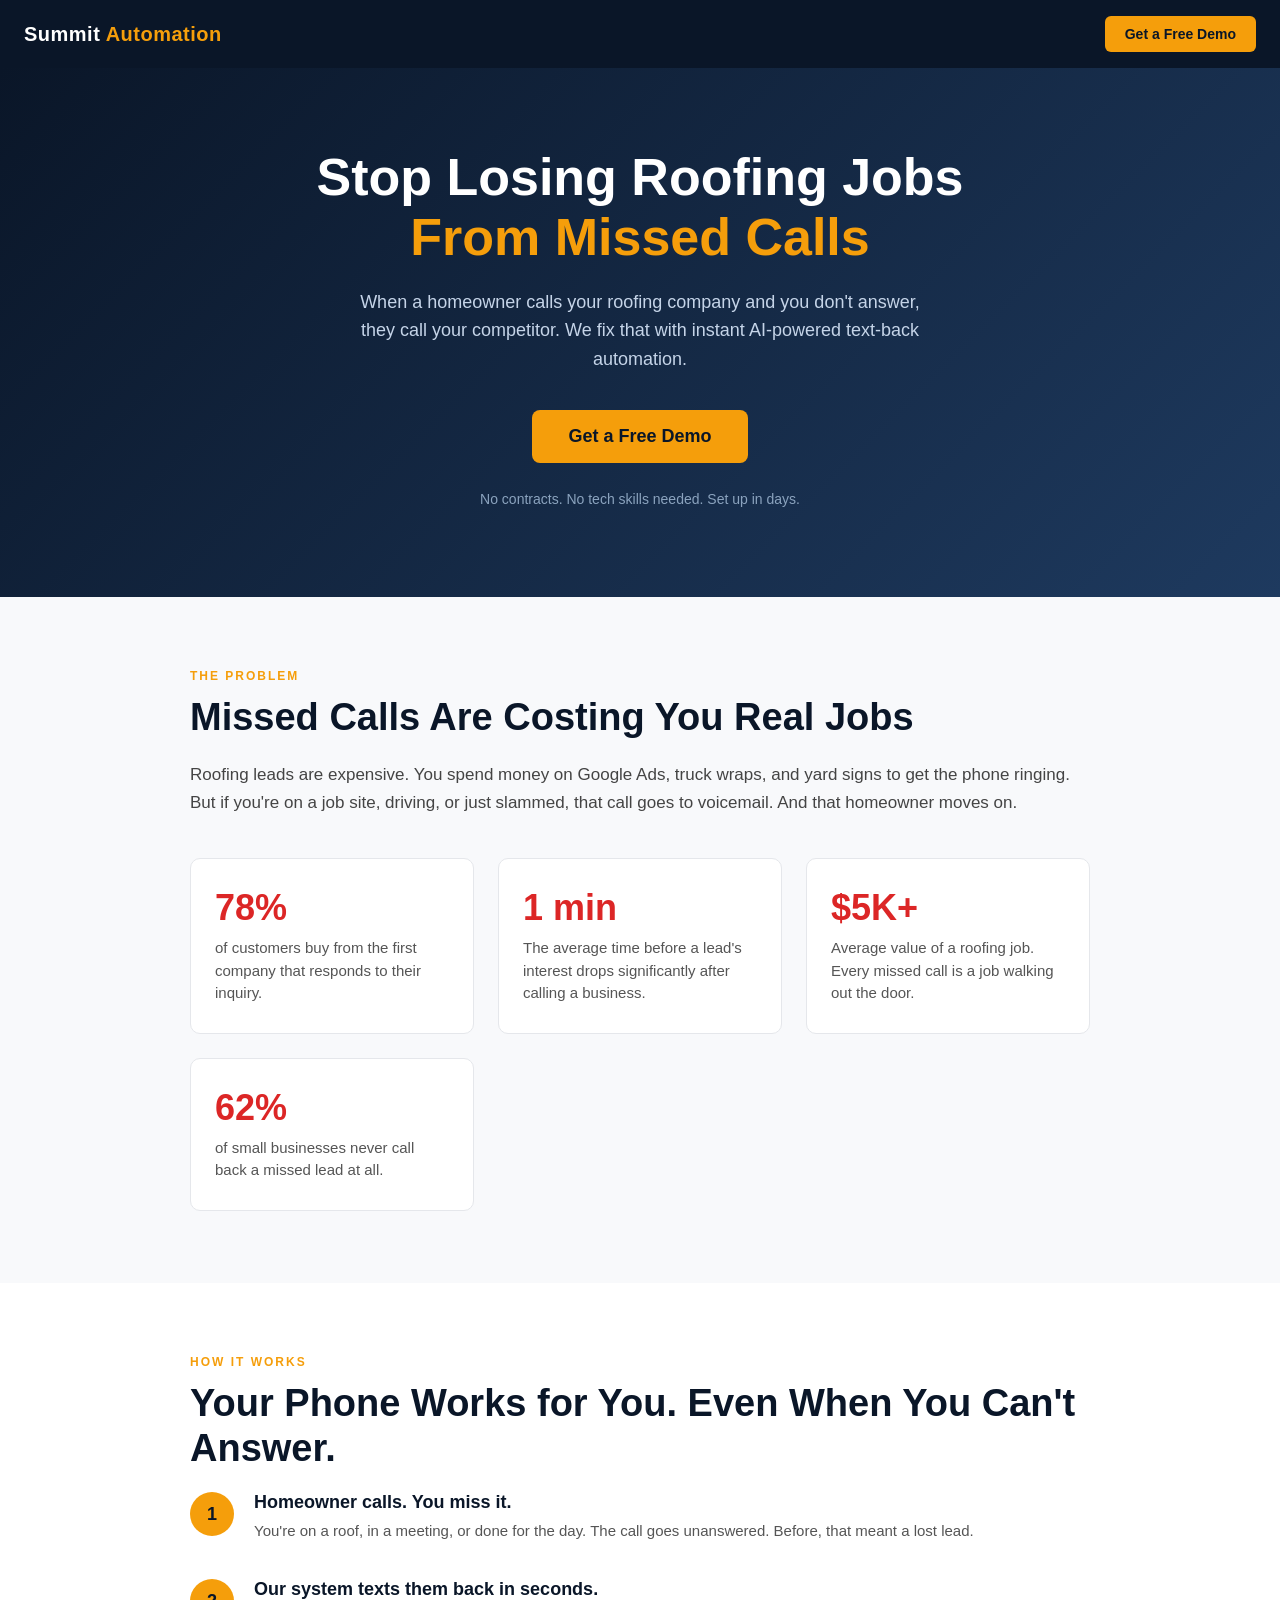
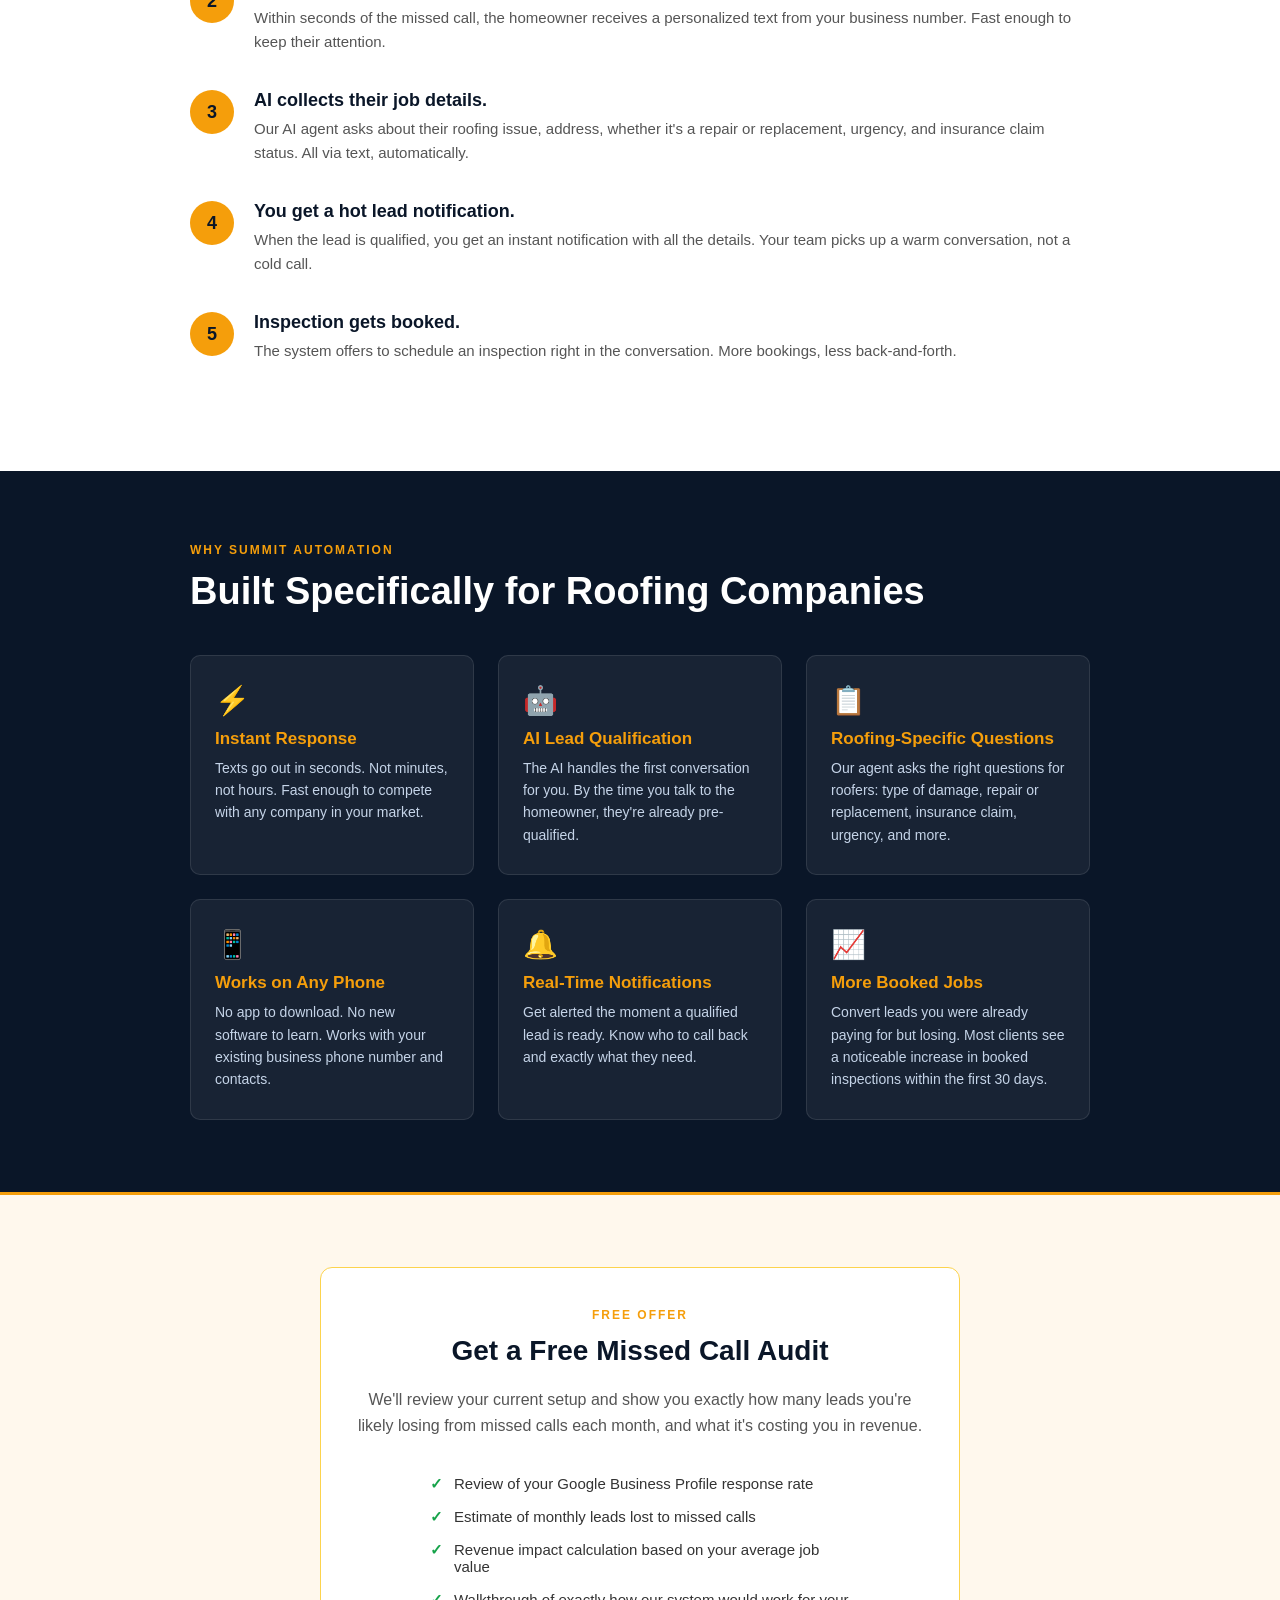
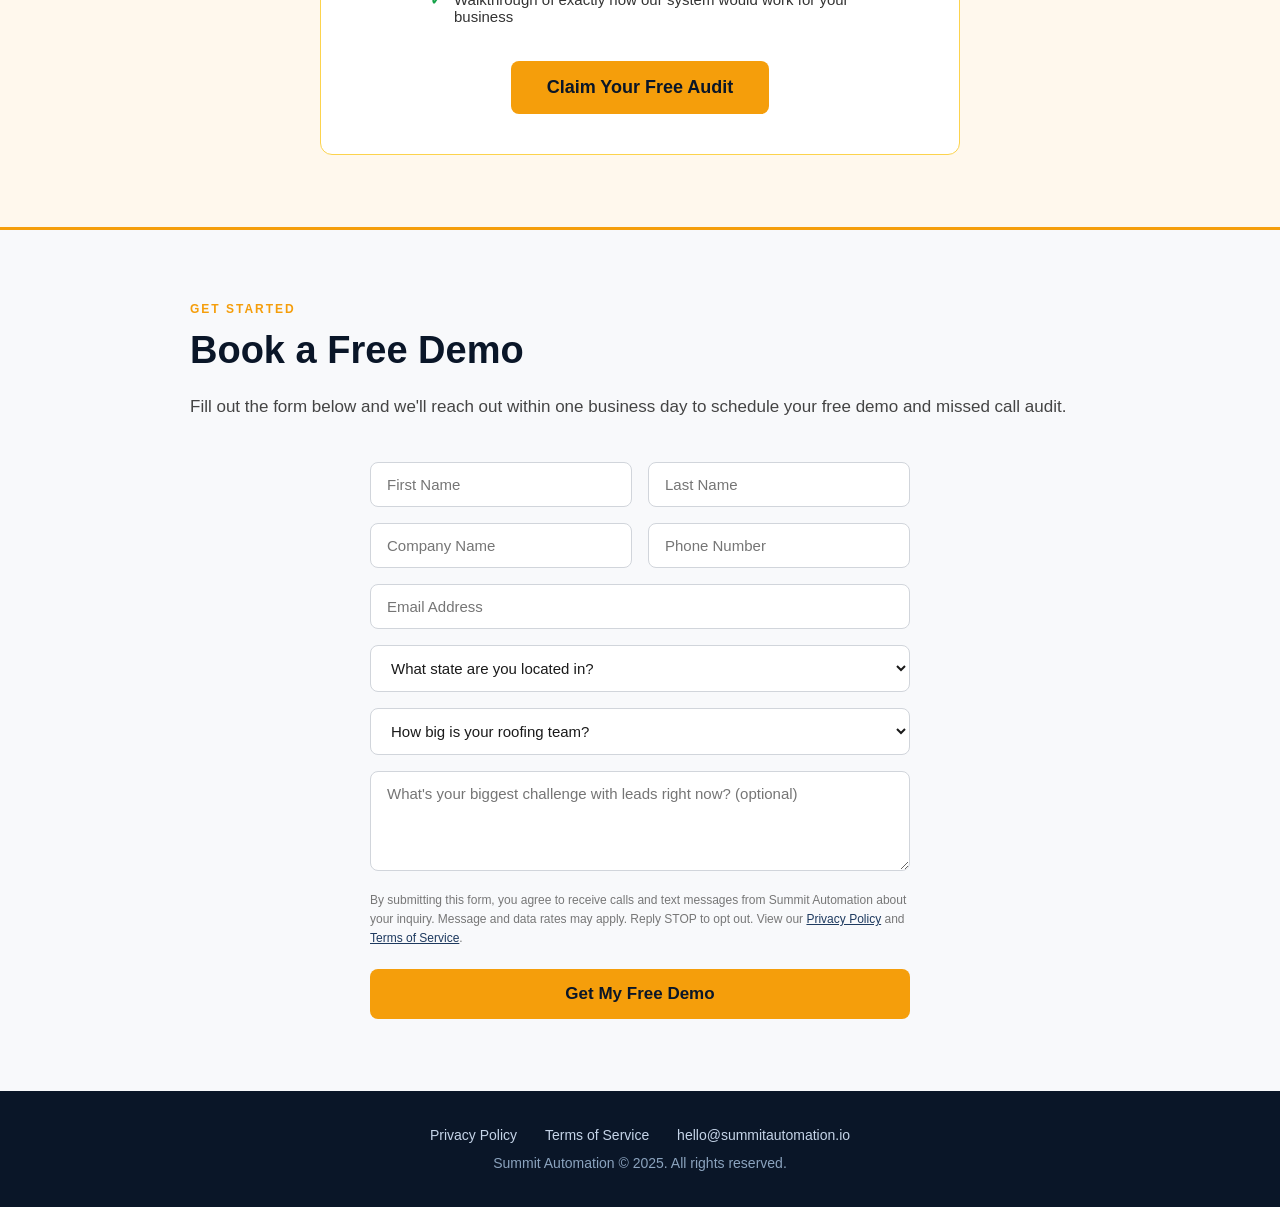
==== docs/index.html @ a47a6fb3 "Move website to docs/ for GitHub Pages Extracted inline CSS to docs/styles.css and added docs/script" ====
<!DOCTYPE html>
<html lang="en">
<head>
  <meta charset="UTF-8" />
  <meta name="viewport" content="width=device-width, initial-scale=1.0" />
  <title>Summit Automation - Stop Losing Roofing Jobs From Missed Calls</title>
  <link rel="stylesheet" href="styles.css" />
</head>
<body>

<!-- Nav -->
<nav>
  <div class="logo">Summit <span>Automation</span></div>
  <a href="#demo" class="nav-cta">Get a Free Demo</a>
</nav>

<!-- Hero -->
<section class="hero">
  <h1>Stop Losing Roofing Jobs<br><span>From Missed Calls</span></h1>
  <p class="sub">When a homeowner calls your roofing company and you don't answer, they call your competitor. We fix that with instant AI-powered text-back automation.</p>
  <a href="#demo" class="btn-primary">Get a Free Demo</a>
  <p class="trust">No contracts. No tech skills needed. Set up in days.</p>
</section>

<!-- Problem -->
<section class="problem">
  <div class="container">
    <div class="section-label">The Problem</div>
    <h2>Missed Calls Are Costing You Real Jobs</h2>
    <p class="lead">Roofing leads are expensive. You spend money on Google Ads, truck wraps, and yard signs to get the phone ringing. But if you're on a job site, driving, or just slammed, that call goes to voicemail. And that homeowner moves on.</p>
    <div class="problem-grid">
      <div class="problem-card">
        <div class="stat">78%</div>
        <p>of customers buy from the first company that responds to their inquiry.</p>
      </div>
      <div class="problem-card">
        <div class="stat">1 min</div>
        <p>The average time before a lead's interest drops significantly after calling a business.</p>
      </div>
      <div class="problem-card">
        <div class="stat">$5K+</div>
        <p>Average value of a roofing job. Every missed call is a job walking out the door.</p>
      </div>
      <div class="problem-card">
        <div class="stat">62%</div>
        <p>of small businesses never call back a missed lead at all.</p>
      </div>
    </div>
  </div>
</section>

<!-- How it works -->
<section>
  <div class="container">
    <div class="section-label">How It Works</div>
    <h2>Your Phone Works for You. Even When You Can't Answer.</h2>
    <div class="steps">
      <div class="step">
        <div class="step-num">1</div>
        <div class="step-content">
          <h3>Homeowner calls. You miss it.</h3>
          <p>You're on a roof, in a meeting, or done for the day. The call goes unanswered. Before, that meant a lost lead.</p>
        </div>
      </div>
      <div class="step">
        <div class="step-num">2</div>
        <div class="step-content">
          <h3>Our system texts them back in seconds.</h3>
          <p>Within seconds of the missed call, the homeowner receives a personalized text from your business number. Fast enough to keep their attention.</p>
        </div>
      </div>
      <div class="step">
        <div class="step-num">3</div>
        <div class="step-content">
          <h3>AI collects their job details.</h3>
          <p>Our AI agent asks about their roofing issue, address, whether it's a repair or replacement, urgency, and insurance claim status. All via text, automatically.</p>
        </div>
      </div>
      <div class="step">
        <div class="step-num">4</div>
        <div class="step-content">
          <h3>You get a hot lead notification.</h3>
          <p>When the lead is qualified, you get an instant notification with all the details. Your team picks up a warm conversation, not a cold call.</p>
        </div>
      </div>
      <div class="step">
        <div class="step-num">5</div>
        <div class="step-content">
          <h3>Inspection gets booked.</h3>
          <p>The system offers to schedule an inspection right in the conversation. More bookings, less back-and-forth.</p>
        </div>
      </div>
    </div>
  </div>
</section>

<!-- Benefits -->
<section class="benefits">
  <div class="container">
    <div class="section-label" style="color:#f59e0b;">Why Summit Automation</div>
    <h2>Built Specifically for Roofing Companies</h2>
    <div class="benefits-grid">
      <div class="benefit">
        <div class="icon">⚡</div>
        <h3>Instant Response</h3>
        <p>Texts go out in seconds. Not minutes, not hours. Fast enough to compete with any company in your market.</p>
      </div>
      <div class="benefit">
        <div class="icon">🤖</div>
        <h3>AI Lead Qualification</h3>
        <p>The AI handles the first conversation for you. By the time you talk to the homeowner, they're already pre-qualified.</p>
      </div>
      <div class="benefit">
        <div class="icon">📋</div>
        <h3>Roofing-Specific Questions</h3>
        <p>Our agent asks the right questions for roofers: type of damage, repair or replacement, insurance claim, urgency, and more.</p>
      </div>
      <div class="benefit">
        <div class="icon">📱</div>
        <h3>Works on Any Phone</h3>
        <p>No app to download. No new software to learn. Works with your existing business phone number and contacts.</p>
      </div>
      <div class="benefit">
        <div class="icon">🔔</div>
        <h3>Real-Time Notifications</h3>
        <p>Get alerted the moment a qualified lead is ready. Know who to call back and exactly what they need.</p>
      </div>
      <div class="benefit">
        <div class="icon">📈</div>
        <h3>More Booked Jobs</h3>
        <p>Convert leads you were already paying for but losing. Most clients see a noticeable increase in booked inspections within the first 30 days.</p>
      </div>
    </div>
  </div>
</section>

<!-- Free Audit Offer -->
<section class="audit">
  <div class="container">
    <div class="audit-box">
      <div class="section-label" style="text-align:center;">Free Offer</div>
      <h2>Get a Free Missed Call Audit</h2>
      <p>We'll review your current setup and show you exactly how many leads you're likely losing from missed calls each month, and what it's costing you in revenue.</p>
      <ul class="audit-list">
        <li>Review of your Google Business Profile response rate</li>
        <li>Estimate of monthly leads lost to missed calls</li>
        <li>Revenue impact calculation based on your average job value</li>
        <li>Walkthrough of exactly how our system would work for your business</li>
      </ul>
      <a href="#demo" class="btn-primary">Claim Your Free Audit</a>
    </div>
  </div>
</section>

<!-- Demo / Contact Form -->
<section class="demo" id="demo">
  <div class="container">
    <div class="section-label">Get Started</div>
    <h2>Book a Free Demo</h2>
    <p class="lead">Fill out the form below and we'll reach out within one business day to schedule your free demo and missed call audit.</p>

    <form action="#" method="POST" novalidate>
      <div class="form-row">
        <input type="text" name="first_name" placeholder="First Name" required />
        <input type="text" name="last_name" placeholder="Last Name" required />
      </div>
      <div class="form-row">
        <input type="text" name="company" placeholder="Company Name" required />
        <input type="tel" name="phone" placeholder="Phone Number" required />
      </div>
      <input class="field-mb" type="email" name="email" placeholder="Email Address" required />
      <select class="field-mb" name="state">
        <option value="" disabled selected>What state are you located in?</option>
        <option>Texas</option>
        <option>Florida</option>
        <option>Colorado</option>
        <option>Oklahoma</option>
        <option>Georgia</option>
        <option>Illinois</option>
        <option>Other</option>
      </select>
      <select class="field-mb" name="size">
        <option value="" disabled selected>How big is your roofing team?</option>
        <option>Just me</option>
        <option>2 to 5 people</option>
        <option>6 to 10 people</option>
        <option>10+ people</option>
      </select>
      <textarea name="message" placeholder="What's your biggest challenge with leads right now? (optional)"></textarea>
      <p class="consent">
        By submitting this form, you agree to receive calls and text messages from Summit Automation about your inquiry. Message and data rates may apply. Reply STOP to opt out. View our <a href="privacy-policy.html">Privacy Policy</a> and <a href="terms-of-service.html">Terms of Service</a>.
      </p>
      <button type="submit">Get My Free Demo</button>
    </form>

    <div class="form-success">
      <h3>You're all set!</h3>
      <p>Thanks for reaching out. We'll be in touch within one business day to schedule your free demo and missed call audit.</p>
    </div>
  </div>
</section>

<!-- Footer -->
<footer>
  <div class="links">
    <a href="privacy-policy.html">Privacy Policy</a>
    <a href="terms-of-service.html">Terms of Service</a>
    <a href="mailto:hello@summitautomation.io">hello@summitautomation.io</a>
  </div>
  <p>Summit Automation &copy; 2025. All rights reserved.</p>
</footer>

<script src="script.js"></script>
</body>
</html>
---- docs/styles.css ----
/* ===========================
   Summit Automation - Styles
   =========================== */

/* Reset */
* {
  box-sizing: border-box;
  margin: 0;
  padding: 0;
}

/* Base */
body {
  font-family: 'Segoe UI', Arial, sans-serif;
  color: #1a1a1a;
  background: #fff;
}

/* ===========================
   Navigation
   =========================== */
nav {
  background: #0a1628;
  padding: 16px 24px;
  display: flex;
  justify-content: space-between;
  align-items: center;
}

nav .logo {
  color: #fff;
  font-size: 20px;
  font-weight: 700;
  letter-spacing: 0.5px;
  text-decoration: none;
}

nav .logo span {
  color: #f59e0b;
}

nav a {
  color: #c5d4e8;
  text-decoration: none;
  font-size: 14px;
}

nav a.nav-cta {
  background: #f59e0b;
  color: #0a1628;
  padding: 10px 20px;
  border-radius: 6px;
  font-weight: 700;
  font-size: 14px;
}

nav a.nav-cta:hover {
  background: #d97706;
}

/* ===========================
   Sections (Index Page)
   =========================== */
section {
  padding: 72px 24px;
}

.container {
  max-width: 900px;
  margin: 0 auto;
}

.section-label {
  text-transform: uppercase;
  letter-spacing: 2px;
  font-size: 12px;
  color: #f59e0b;
  font-weight: 700;
  margin-bottom: 12px;
}

h2 {
  font-size: clamp(24px, 4vw, 38px);
  font-weight: 800;
  line-height: 1.2;
  margin-bottom: 20px;
  color: #0a1628;
}

p.lead {
  font-size: 17px;
  color: #444;
  line-height: 1.7;
  margin-bottom: 16px;
}

/* ===========================
   Hero
   =========================== */
.hero {
  background: linear-gradient(135deg, #0a1628 0%, #1e3a5f 100%);
  color: #fff;
  padding: 80px 24px 90px;
  text-align: center;
}

.hero h1 {
  font-size: clamp(28px, 5vw, 52px);
  font-weight: 800;
  line-height: 1.15;
  margin-bottom: 20px;
  max-width: 800px;
  margin-left: auto;
  margin-right: auto;
}

.hero h1 span {
  color: #f59e0b;
}

.hero p.sub {
  font-size: 18px;
  color: #c5d4e8;
  max-width: 560px;
  margin: 0 auto 36px;
  line-height: 1.6;
}

.btn-primary {
  display: inline-block;
  background: #f59e0b;
  color: #0a1628;
  padding: 16px 36px;
  border-radius: 8px;
  font-size: 18px;
  font-weight: 800;
  text-decoration: none;
  transition: background 0.2s;
}

.btn-primary:hover {
  background: #d97706;
}

.hero .trust {
  margin-top: 28px;
  color: #8ba3be;
  font-size: 14px;
}

/* ===========================
   Problem Section
   =========================== */
.problem {
  background: #f8f9fb;
}

.problem-grid {
  display: grid;
  grid-template-columns: repeat(auto-fit, minmax(220px, 1fr));
  gap: 24px;
  margin-top: 40px;
}

.problem-card {
  background: #fff;
  border: 1px solid #e5e7eb;
  border-radius: 10px;
  padding: 28px 24px;
}

.problem-card .stat {
  font-size: 36px;
  font-weight: 800;
  color: #dc2626;
  margin-bottom: 8px;
}

.problem-card p {
  font-size: 15px;
  color: #555;
  line-height: 1.5;
}

/* ===========================
   How It Works
   =========================== */
.steps {
  counter-reset: step;
}

.step {
  display: flex;
  gap: 20px;
  margin-bottom: 36px;
  align-items: flex-start;
}

.step-num {
  background: #f59e0b;
  color: #0a1628;
  width: 44px;
  height: 44px;
  border-radius: 50%;
  display: flex;
  align-items: center;
  justify-content: center;
  font-weight: 800;
  font-size: 18px;
  flex-shrink: 0;
}

.step-content h3 {
  font-size: 18px;
  font-weight: 700;
  color: #0a1628;
  margin-bottom: 6px;
}

.step-content p {
  font-size: 15px;
  color: #555;
  line-height: 1.6;
}

/* ===========================
   Benefits
   =========================== */
.benefits {
  background: #0a1628;
  color: #fff;
}

.benefits h2 {
  color: #fff;
}

.benefits-grid {
  display: grid;
  grid-template-columns: repeat(auto-fit, minmax(240px, 1fr));
  gap: 24px;
  margin-top: 40px;
}

.benefit {
  background: rgba(255, 255, 255, 0.06);
  border: 1px solid rgba(255, 255, 255, 0.1);
  border-radius: 10px;
  padding: 28px 24px;
}

.benefit .icon {
  font-size: 28px;
  margin-bottom: 12px;
}

.benefit h3 {
  font-size: 17px;
  font-weight: 700;
  margin-bottom: 8px;
  color: #f59e0b;
}

.benefit p {
  font-size: 14px;
  color: #c5d4e8;
  line-height: 1.6;
}

/* ===========================
   Audit Offer
   =========================== */
.audit {
  background: #fff8ed;
  border-top: 3px solid #f59e0b;
  border-bottom: 3px solid #f59e0b;
}

.audit-box {
  background: #fff;
  border: 1px solid #fcd34d;
  border-radius: 12px;
  padding: 40px 36px;
  text-align: center;
  max-width: 640px;
  margin: 0 auto;
}

.audit-box h2 {
  font-size: 28px;
}

.audit-box p {
  font-size: 16px;
  color: #555;
  margin: 16px 0 28px;
  line-height: 1.6;
}

.audit-list {
  text-align: left;
  margin: 0 auto 28px;
  max-width: 420px;
}

.audit-list li {
  padding: 8px 0 8px 24px;
  font-size: 15px;
  color: #333;
  list-style: none;
  position: relative;
}

.audit-list li::before {
  content: "✓";
  color: #16a34a;
  font-weight: 700;
  position: absolute;
  left: 0;
}

/* ===========================
   Demo / Contact Form
   =========================== */
.demo {
  background: #f8f9fb;
}

form {
  max-width: 540px;
  margin: 40px auto 0;
}

.form-row {
  display: grid;
  grid-template-columns: 1fr 1fr;
  gap: 16px;
  margin-bottom: 16px;
}

input,
select,
textarea {
  width: 100%;
  padding: 13px 16px;
  border: 1px solid #d1d5db;
  border-radius: 8px;
  font-size: 15px;
  color: #1a1a1a;
  background: #fff;
  font-family: inherit;
}

input:focus,
select:focus,
textarea:focus {
  outline: 2px solid #f59e0b;
  border-color: transparent;
}

textarea {
  min-height: 100px;
  resize: vertical;
  margin-bottom: 0;
}

.field-mb {
  margin-bottom: 16px;
}

.consent {
  font-size: 12px;
  color: #777;
  line-height: 1.6;
  margin: 16px 0 20px;
}

.consent a {
  color: #1e3a5f;
}

button[type="submit"] {
  width: 100%;
  background: #f59e0b;
  color: #0a1628;
  padding: 15px;
  border: none;
  border-radius: 8px;
  font-size: 17px;
  font-weight: 800;
  cursor: pointer;
  font-family: inherit;
  transition: background 0.2s;
}

button[type="submit"]:hover {
  background: #d97706;
}

/* Form success message */
.form-success {
  display: none;
  background: #f0fdf4;
  border: 1px solid #bbf7d0;
  border-radius: 10px;
  padding: 32px 24px;
  text-align: center;
  max-width: 540px;
  margin: 40px auto 0;
}

.form-success h3 {
  font-size: 22px;
  font-weight: 800;
  color: #15803d;
  margin-bottom: 10px;
}

.form-success p {
  font-size: 16px;
  color: #166534;
  line-height: 1.6;
}

/* ===========================
   Footer
   =========================== */
footer {
  background: #0a1628;
  color: #8ba3be;
  padding: 36px 24px;
  text-align: center;
  font-size: 14px;
}

footer .links {
  margin-bottom: 12px;
}

footer a {
  color: #c5d4e8;
  text-decoration: none;
  margin: 0 12px;
}

footer a:hover {
  color: #f59e0b;
}

/* ===========================
   Legal Pages
   =========================== */
.content {
  max-width: 780px;
  margin: 60px auto;
  padding: 0 24px 80px;
}

.content h1 {
  font-size: 34px;
  font-weight: 800;
  color: #0a1628;
  margin-bottom: 10px;
}

.content .updated {
  font-size: 14px;
  color: #888;
  margin-bottom: 40px;
}

.content h2 {
  font-size: 20px;
  font-weight: 700;
  color: #0a1628;
  margin: 36px 0 12px;
  line-height: 1.3;
}

.content p,
.content li {
  font-size: 16px;
  color: #444;
  line-height: 1.75;
  margin-bottom: 14px;
}

.content ul {
  padding-left: 20px;
  margin-bottom: 14px;
}

.content a {
  color: #1e3a5f;
}

/* ===========================
   Responsive
   =========================== */
@media (max-width: 600px) {
  .form-row {
    grid-template-columns: 1fr;
  }

  .audit-box {
    padding: 28px 20px;
  }
}
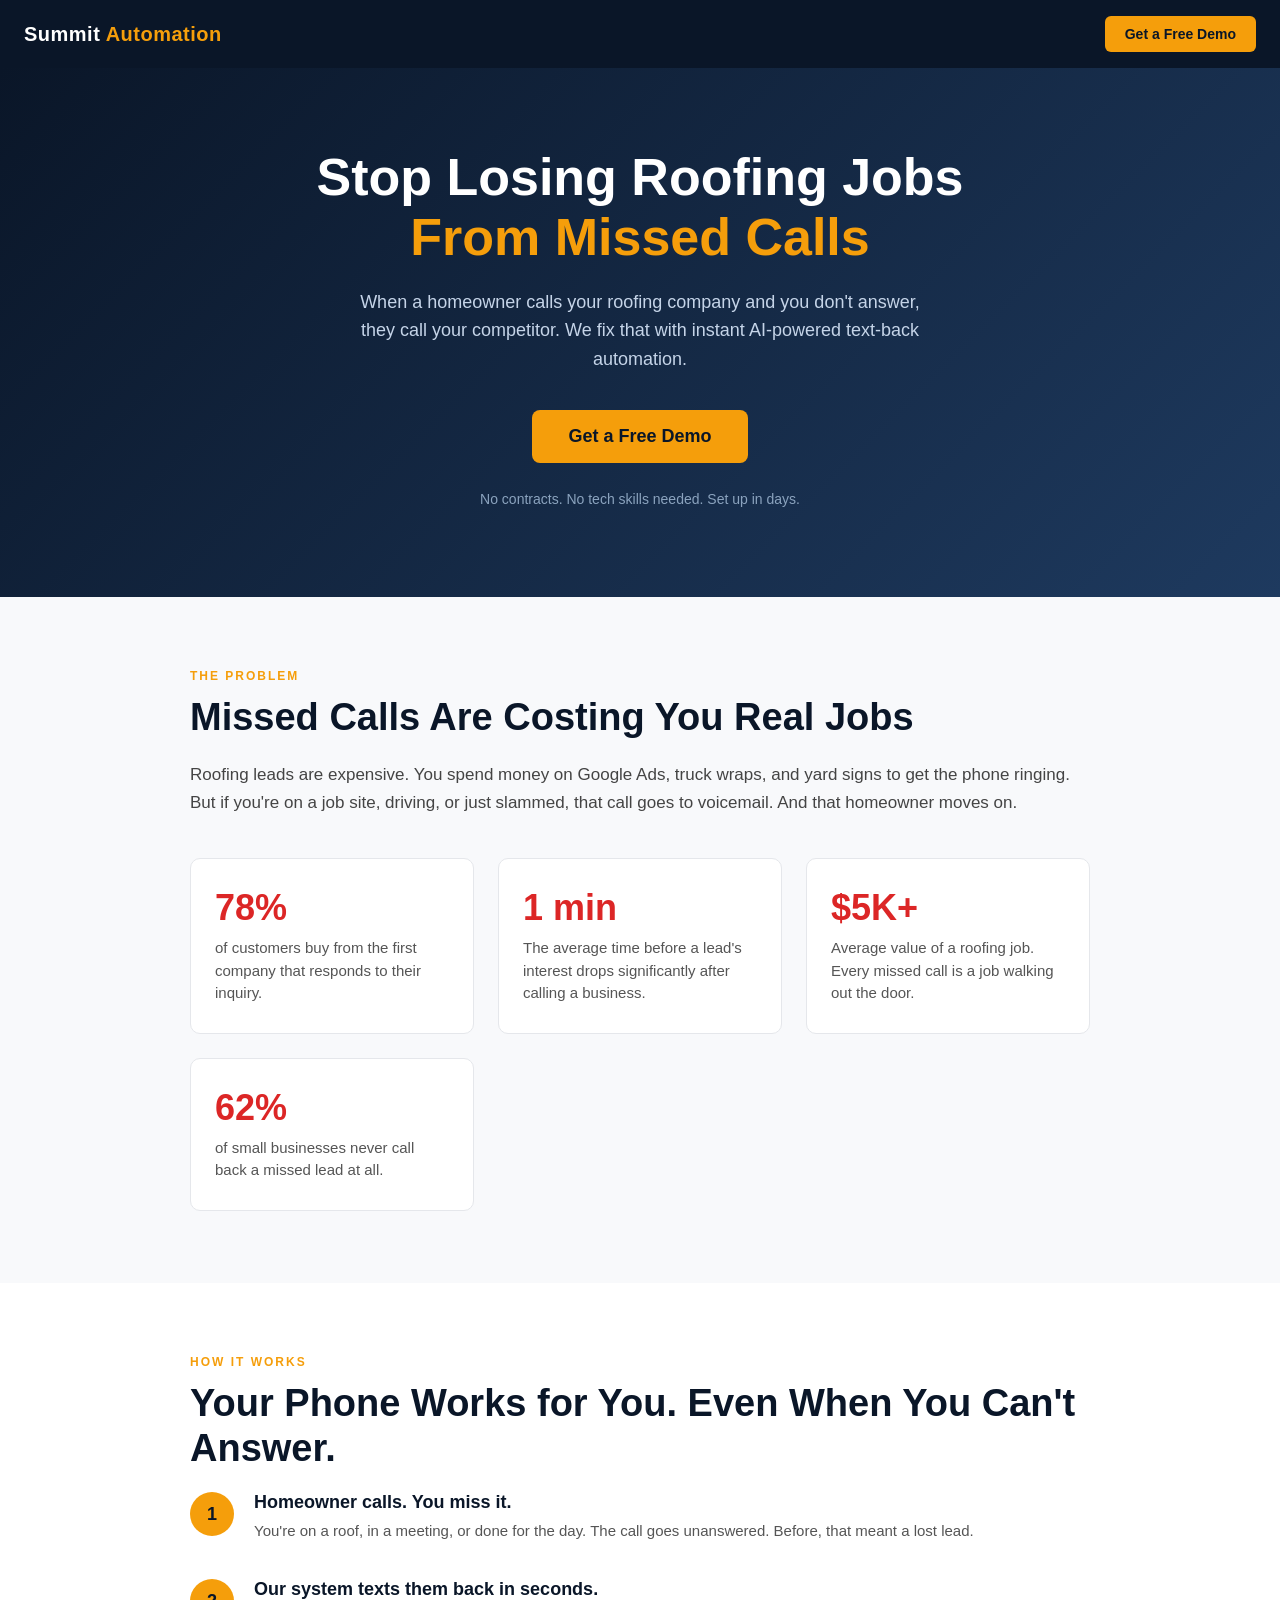
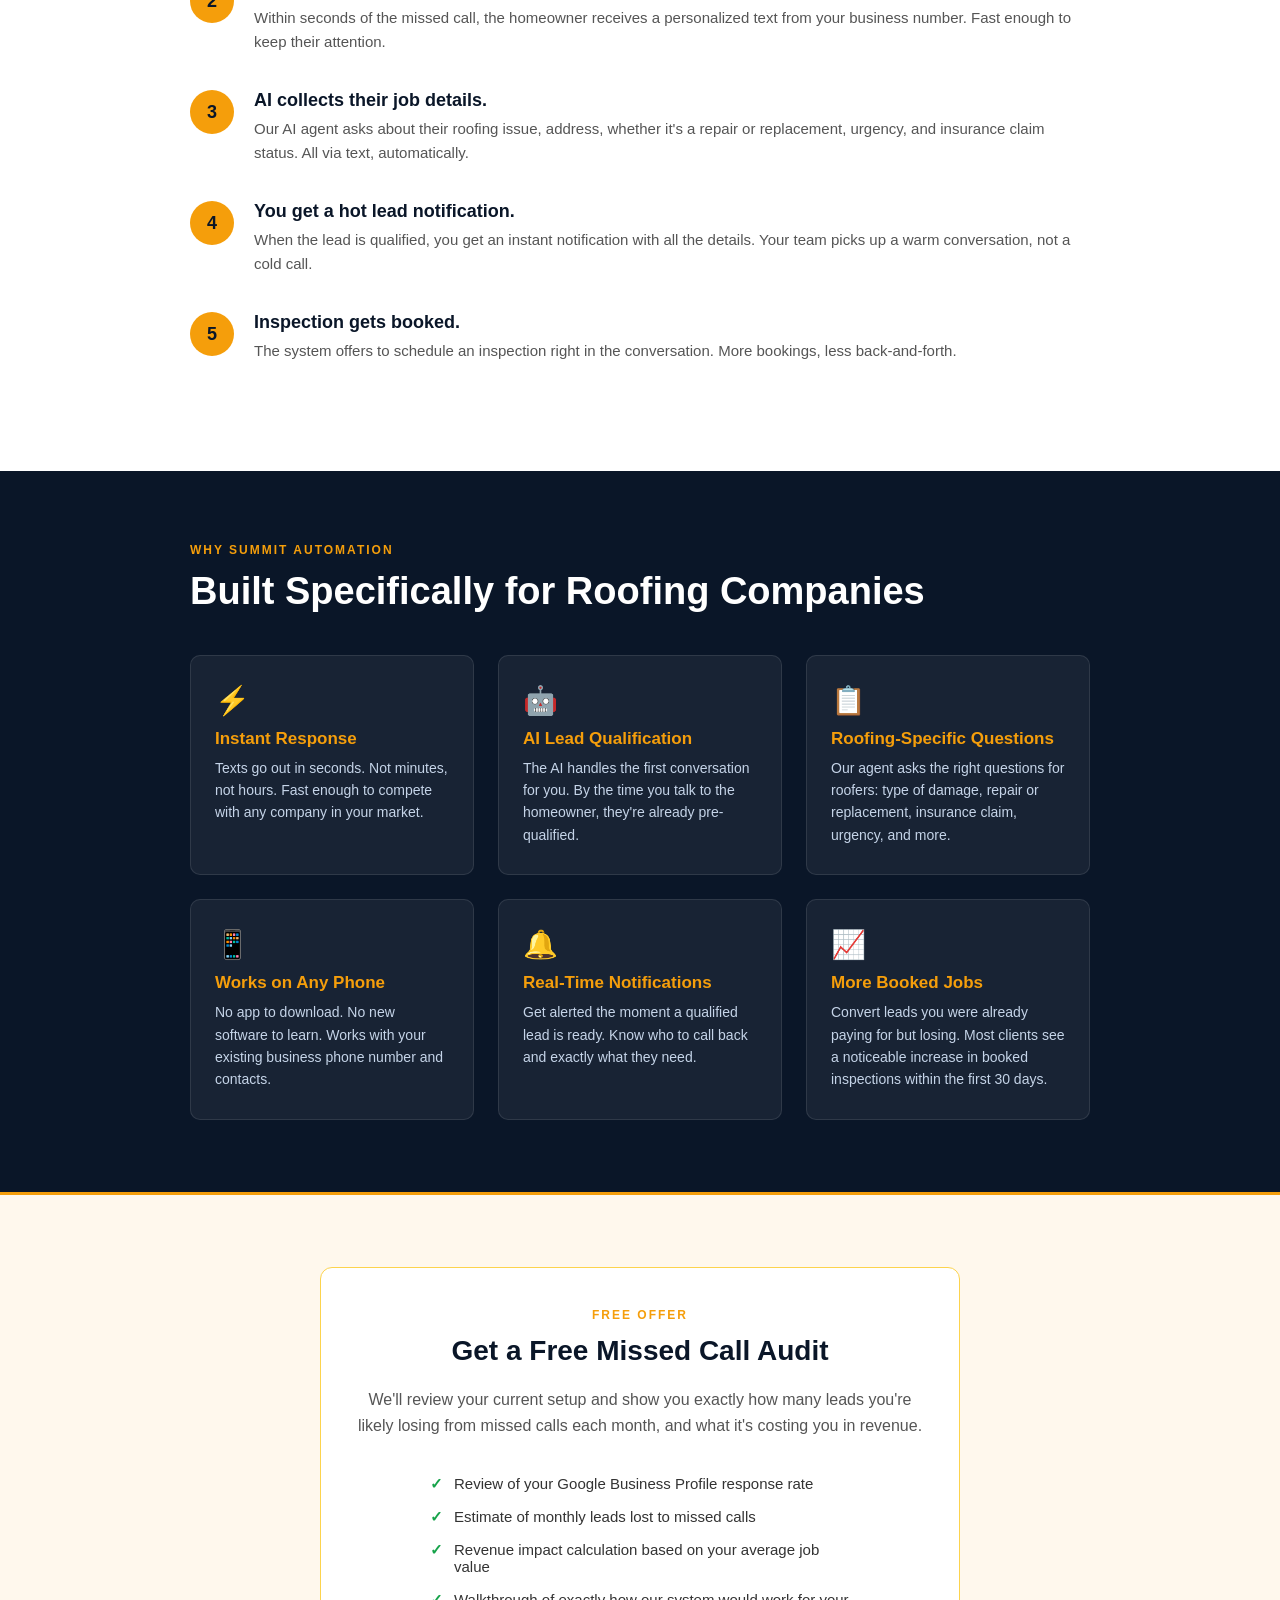
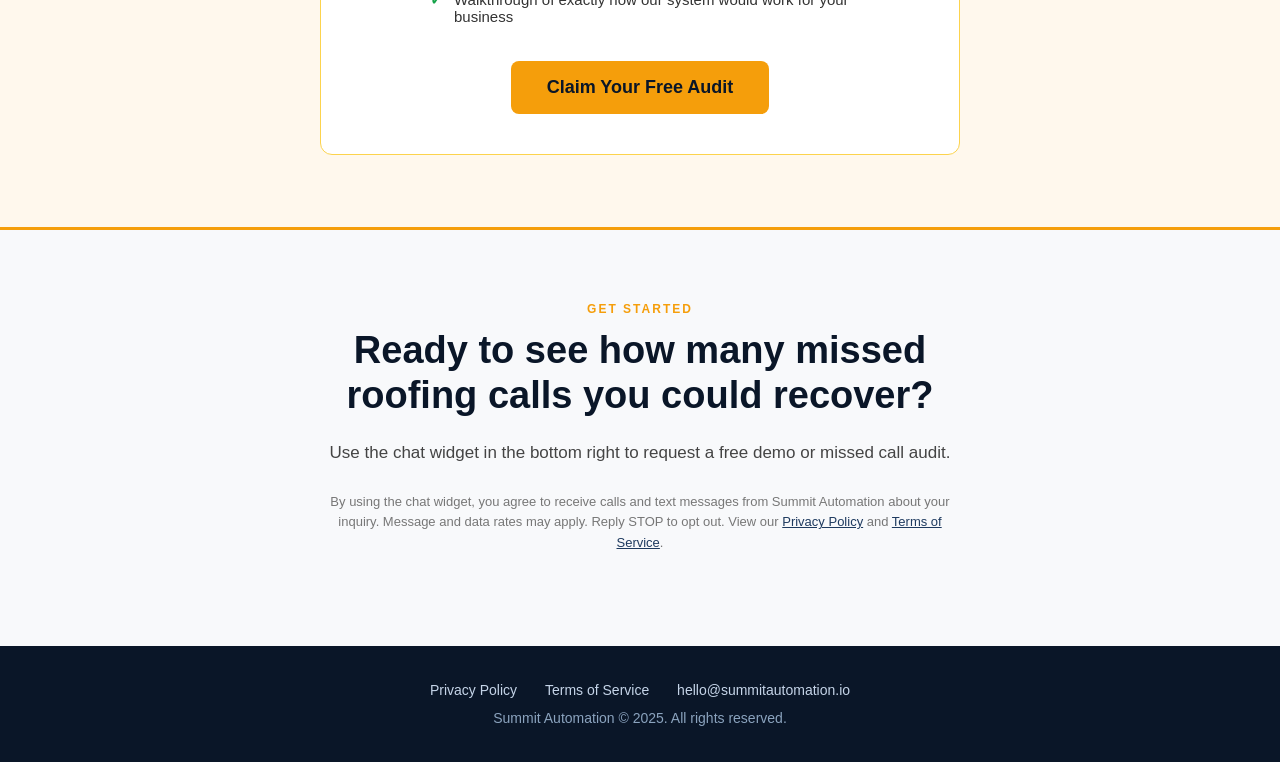
==== commit 16db9ae1: "Remove contact form to comply with GHL A2P requirement Replaced the form section with a chat widget " ====
--- a/docs/index.html
+++ b/docs/index.html
@@ -152,51 +152,15 @@
   </div>
 </section>
 
-<!-- Demo / Contact Form -->
+<!-- Demo / CTA -->
 <section class="demo" id="demo">
-  <div class="container">
+  <div class="container" style="text-align: center; max-width: 640px;">
     <div class="section-label">Get Started</div>
-    <h2>Book a Free Demo</h2>
-    <p class="lead">Fill out the form below and we'll reach out within one business day to schedule your free demo and missed call audit.</p>
-
-    <form action="#" method="POST" novalidate>
-      <div class="form-row">
-        <input type="text" name="first_name" placeholder="First Name" required />
-        <input type="text" name="last_name" placeholder="Last Name" required />
-      </div>
-      <div class="form-row">
-        <input type="text" name="company" placeholder="Company Name" required />
-        <input type="tel" name="phone" placeholder="Phone Number" required />
-      </div>
-      <input class="field-mb" type="email" name="email" placeholder="Email Address" required />
-      <select class="field-mb" name="state">
-        <option value="" disabled selected>What state are you located in?</option>
-        <option>Texas</option>
-        <option>Florida</option>
-        <option>Colorado</option>
-        <option>Oklahoma</option>
-        <option>Georgia</option>
-        <option>Illinois</option>
-        <option>Other</option>
-      </select>
-      <select class="field-mb" name="size">
-        <option value="" disabled selected>How big is your roofing team?</option>
-        <option>Just me</option>
-        <option>2 to 5 people</option>
-        <option>6 to 10 people</option>
-        <option>10+ people</option>
-      </select>
-      <textarea name="message" placeholder="What's your biggest challenge with leads right now? (optional)"></textarea>
-      <p class="consent">
-        By submitting this form, you agree to receive calls and text messages from Summit Automation about your inquiry. Message and data rates may apply. Reply STOP to opt out. View our <a href="privacy-policy.html">Privacy Policy</a> and <a href="terms-of-service.html">Terms of Service</a>.
-      </p>
-      <button type="submit">Get My Free Demo</button>
-    </form>
-
-    <div class="form-success">
-      <h3>You're all set!</h3>
-      <p>Thanks for reaching out. We'll be in touch within one business day to schedule your free demo and missed call audit.</p>
-    </div>
+    <h2>Ready to see how many missed roofing calls you could recover?</h2>
+    <p class="lead" style="margin-top: 16px;">Use the chat widget in the bottom right to request a free demo or missed call audit.</p>
+    <p class="consent" style="margin-top: 24px; font-size: 13px; color: #777; line-height: 1.6;">
+      By using the chat widget, you agree to receive calls and text messages from Summit Automation about your inquiry. Message and data rates may apply. Reply STOP to opt out. View our <a href="privacy-policy.html">Privacy Policy</a> and <a href="terms-of-service.html">Terms of Service</a>.
+    </p>
   </div>
 </section>
 
@@ -211,5 +175,6 @@
 </footer>
 
 <script src="script.js"></script>
+<script src="https://widgets.leadconnectorhq.com/loader.js" data-resources-url="https://widgets.leadconnectorhq.com/chat-widget/loader.js" data-widget-id="6a331e4181870ee2fd4f20d4" data-source="WEB_USER"></script>
 </body>
 </html>
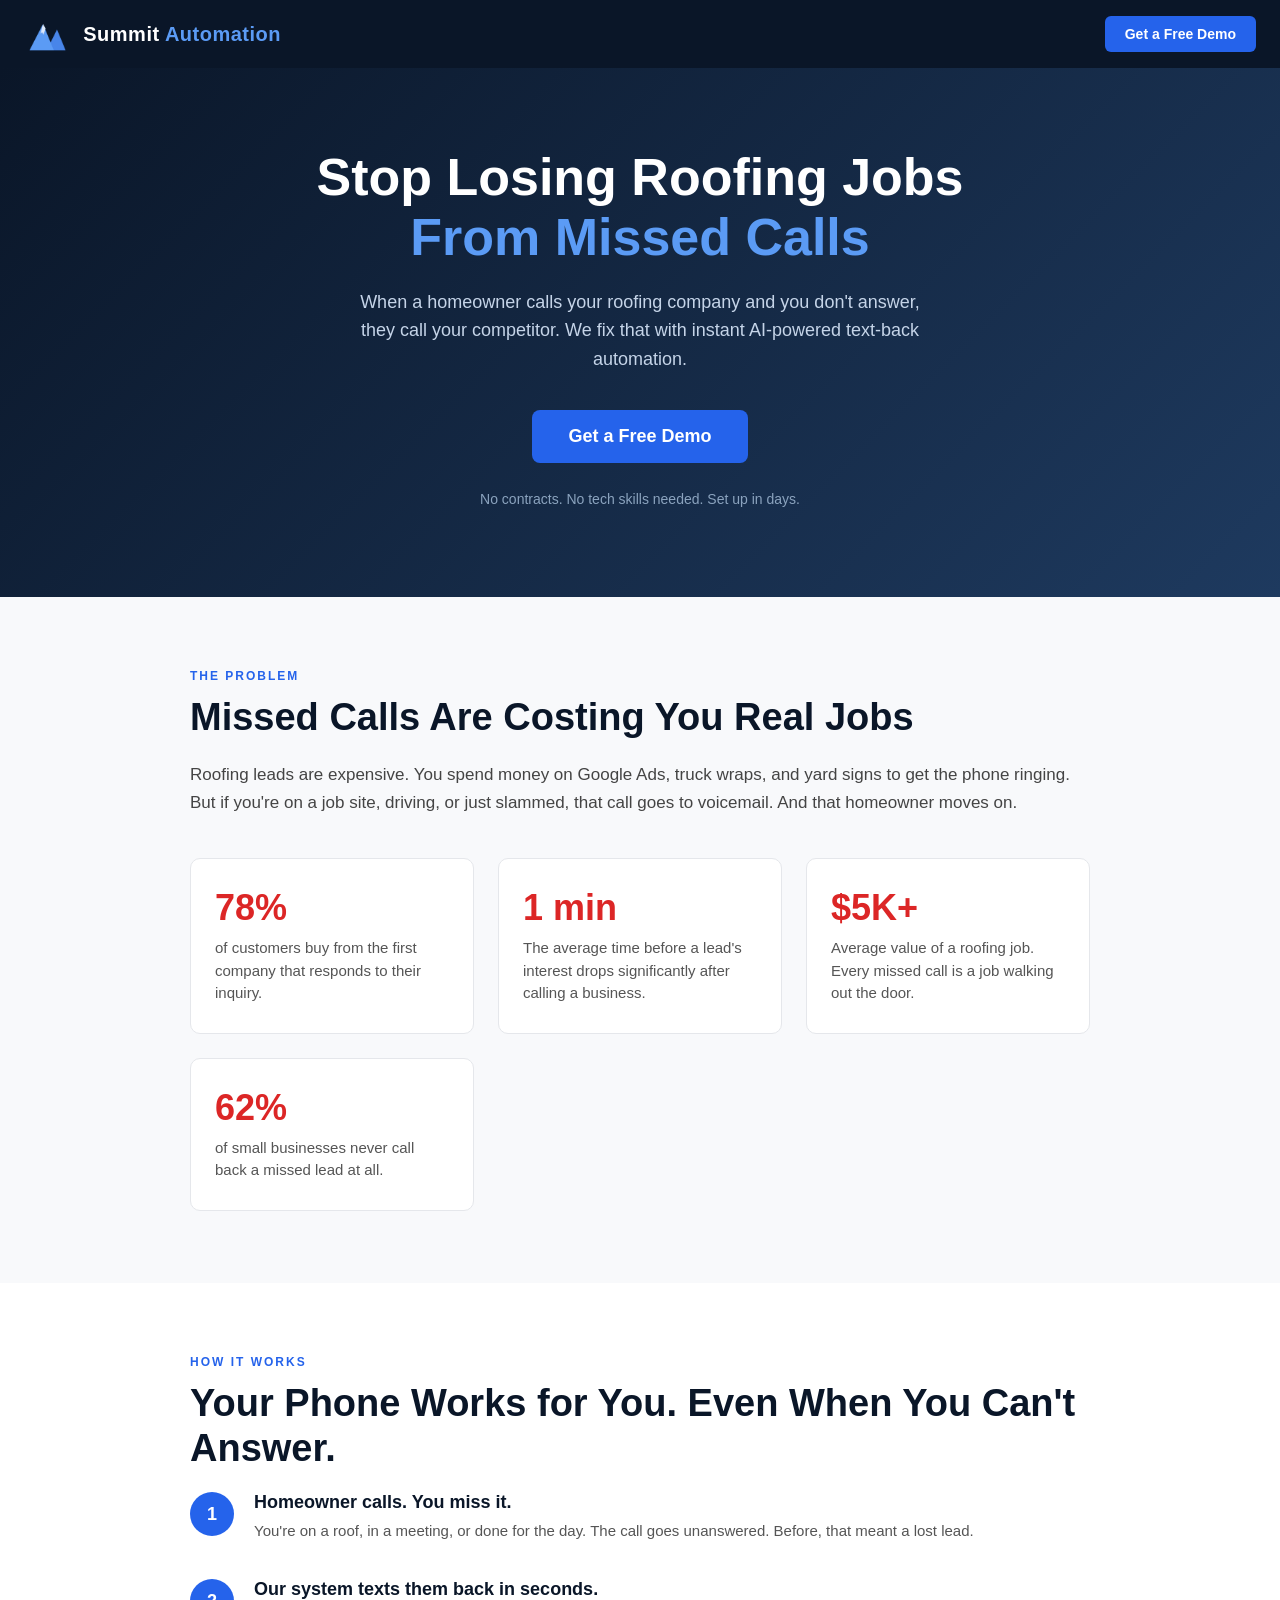
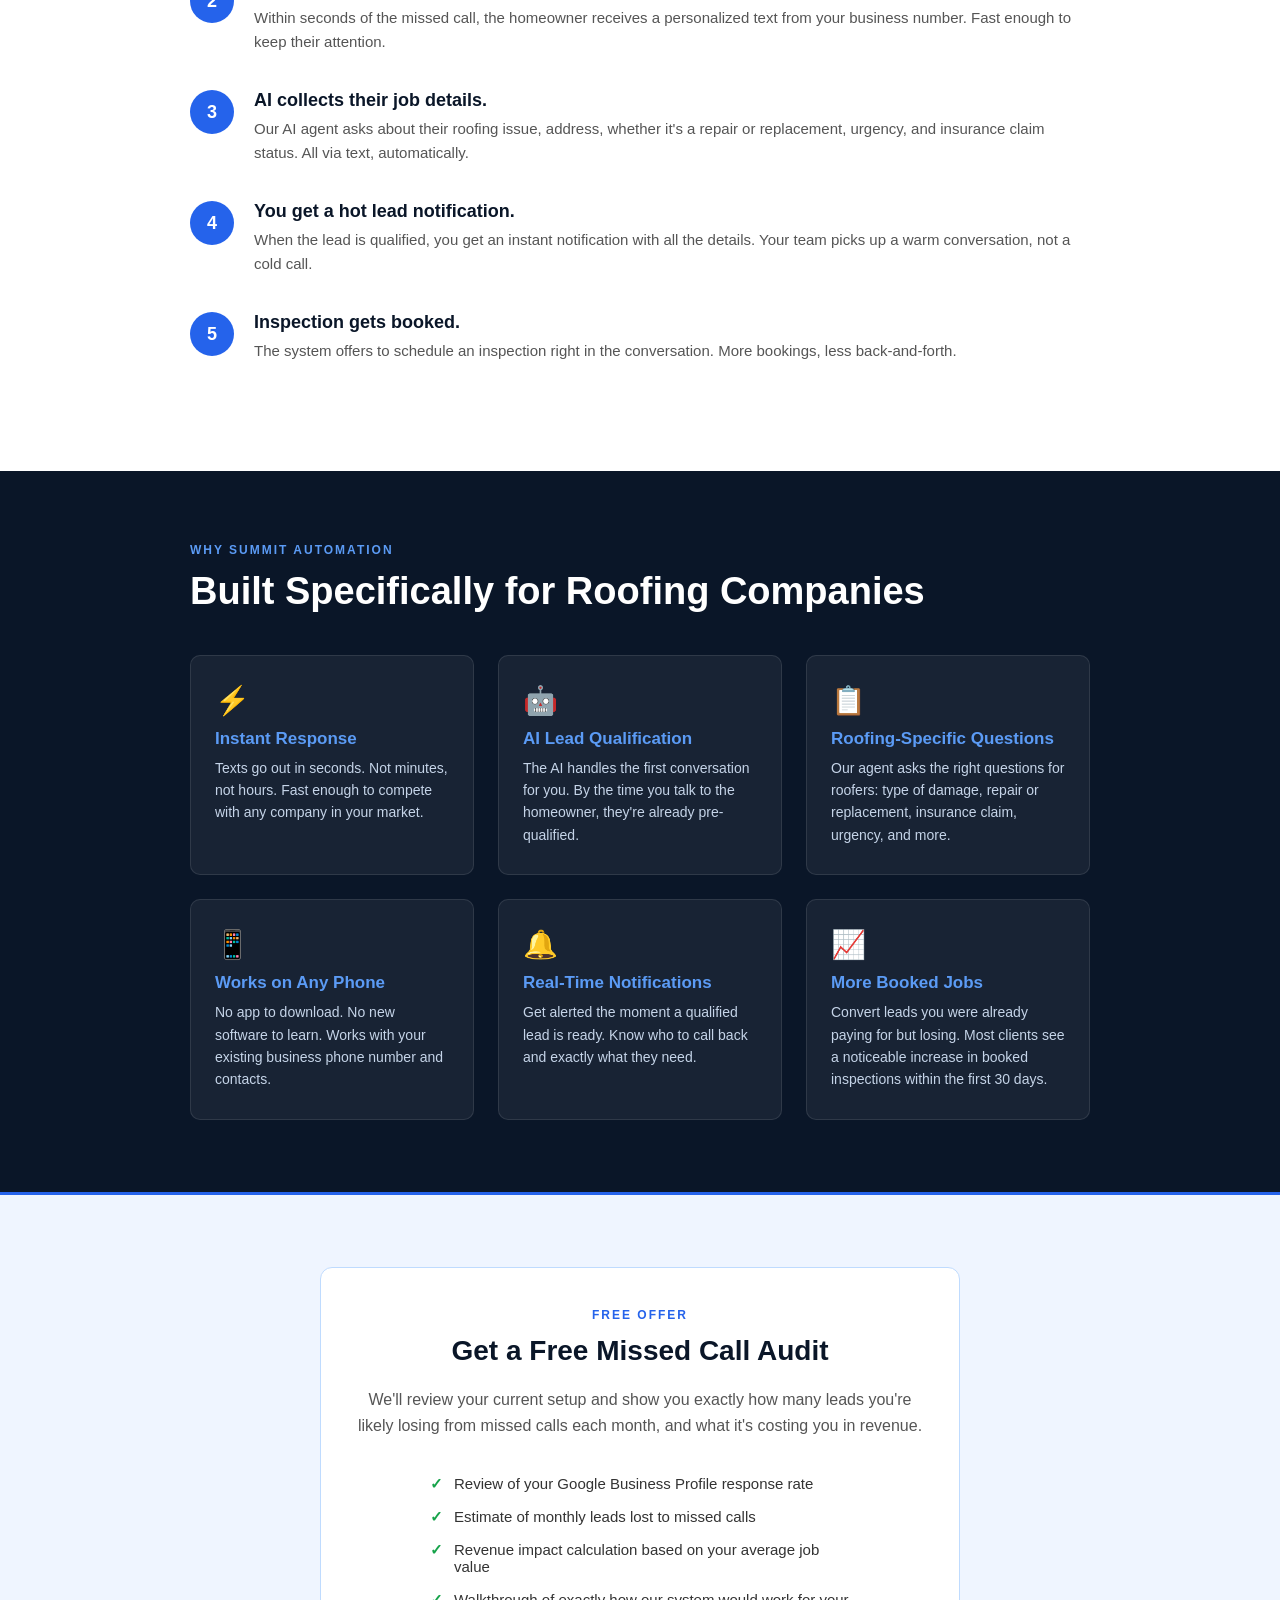
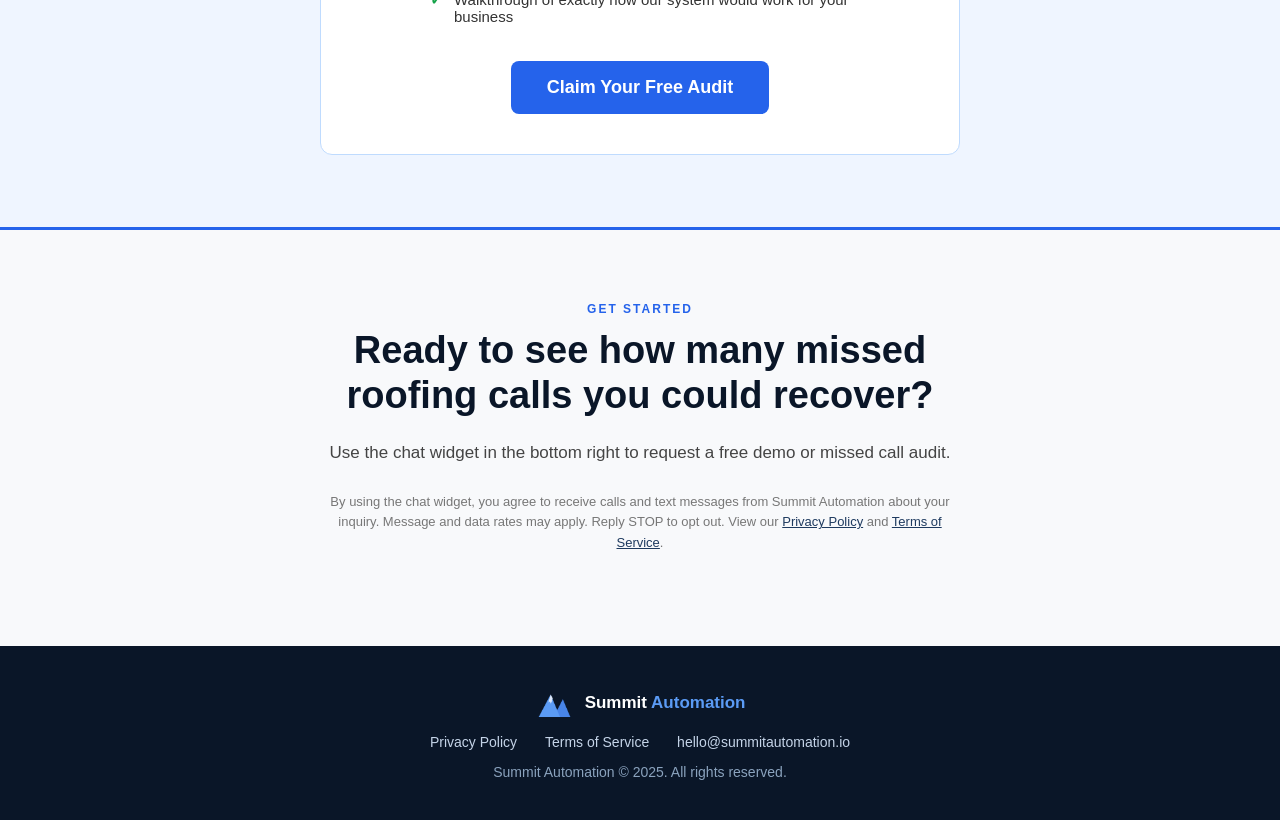
==== commit 3d721a47: "Add logo to nav, footer & favicon; rebrand accent from amber to blue - Add mountain logo mark (PNG +" ====
--- a/docs/index.html
+++ b/docs/index.html
@@ -4,13 +4,27 @@
   <meta charset="UTF-8" />
   <meta name="viewport" content="width=device-width, initial-scale=1.0" />
   <title>Summit Automation - Stop Losing Roofing Jobs From Missed Calls</title>
+  <meta name="description" content="Summit Automation helps roofing companies stop losing jobs from missed calls with instant AI-powered text-back automation. No contracts, no tech skills, set up in days." />
   <link rel="stylesheet" href="styles.css" />
+  <link rel="icon" href="assets/favicon.svg" type="image/svg+xml" />
+  <link rel="icon" type="image/png" sizes="32x32" href="assets/favicon-32x32.png" />
+  <link rel="icon" type="image/png" sizes="16x16" href="assets/favicon-16x16.png" />
+  <link rel="apple-touch-icon" href="assets/apple-touch-icon.png" />
+  <link rel="shortcut icon" href="assets/favicon.ico" />
+  <meta name="theme-color" content="#0a1628" />
+  <meta property="og:title" content="Summit Automation — Stop Losing Roofing Jobs From Missed Calls" />
+  <meta property="og:description" content="Instant AI-powered text-back automation that turns missed roofing calls into booked inspections." />
+  <meta property="og:type" content="website" />
+  <meta property="og:image" content="assets/apple-touch-icon.png" />
 </head>
 <body>
 
 <!-- Nav -->
 <nav>
-  <div class="logo">Summit <span>Automation</span></div>
+  <a class="brand" href="index.html">
+    <img class="brand-logo" src="assets/logo.png" width="47" height="40" alt="" />
+    <span class="brand-name">Summit <span>Automation</span></span>
+  </a>
   <a href="#demo" class="nav-cta">Get a Free Demo</a>
 </nav>
 
@@ -97,7 +111,7 @@
 <!-- Benefits -->
 <section class="benefits">
   <div class="container">
-    <div class="section-label" style="color:#f59e0b;">Why Summit Automation</div>
+    <div class="section-label">Why Summit Automation</div>
     <h2>Built Specifically for Roofing Companies</h2>
     <div class="benefits-grid">
       <div class="benefit">
@@ -166,6 +180,10 @@
 
 <!-- Footer -->
 <footer>
+  <a class="footer-brand" href="index.html">
+    <img src="assets/logo.png" width="40" height="34" alt="" />
+    <span>Summit <span>Automation</span></span>
+  </a>
   <div class="links">
     <a href="privacy-policy.html">Privacy Policy</a>
     <a href="terms-of-service.html">Terms of Service</a>
--- a/docs/styles.css
+++ b/docs/styles.css
@@ -21,22 +21,38 @@
    =========================== */
 nav {
   background: #0a1628;
-  padding: 16px 24px;
+  padding: 14px 24px;
   display: flex;
   justify-content: space-between;
   align-items: center;
-}
-
-nav .logo {
+  gap: 16px;
+}
+
+/* Brand: clickable logo + wordmark, links to homepage */
+.brand {
+  display: inline-flex;
+  align-items: center;
+  gap: 12px;
+  text-decoration: none;
+  line-height: 1;
+}
+
+.brand-logo {
+  height: 40px;
+  width: auto;          /* preserve aspect ratio — never distort */
+  display: block;
+}
+
+.brand-name {
   color: #fff;
   font-size: 20px;
   font-weight: 700;
   letter-spacing: 0.5px;
-  text-decoration: none;
-}
-
-nav .logo span {
-  color: #f59e0b;
+  white-space: nowrap;
+}
+
+.brand-name span {
+  color: #5b9bf5;
 }
 
 nav a {
@@ -46,16 +62,18 @@
 }
 
 nav a.nav-cta {
-  background: #f59e0b;
-  color: #0a1628;
+  background: #2563eb;
+  color: #fff;
   padding: 10px 20px;
   border-radius: 6px;
   font-weight: 700;
   font-size: 14px;
+  white-space: nowrap;
+  transition: background 0.2s;
 }
 
 nav a.nav-cta:hover {
-  background: #d97706;
+  background: #1d4ed8;
 }
 
 /* ===========================
@@ -74,7 +92,7 @@
   text-transform: uppercase;
   letter-spacing: 2px;
   font-size: 12px;
-  color: #f59e0b;
+  color: #2563eb;
   font-weight: 700;
   margin-bottom: 12px;
 }
@@ -115,7 +133,7 @@
 }
 
 .hero h1 span {
-  color: #f59e0b;
+  color: #5b9bf5;
 }
 
 .hero p.sub {
@@ -128,8 +146,8 @@
 
 .btn-primary {
   display: inline-block;
-  background: #f59e0b;
-  color: #0a1628;
+  background: #2563eb;
+  color: #fff;
   padding: 16px 36px;
   border-radius: 8px;
   font-size: 18px;
@@ -139,7 +157,7 @@
 }
 
 .btn-primary:hover {
-  background: #d97706;
+  background: #1d4ed8;
 }
 
 .hero .trust {
@@ -197,8 +215,8 @@
 }
 
 .step-num {
-  background: #f59e0b;
-  color: #0a1628;
+  background: #2563eb;
+  color: #fff;
   width: 44px;
   height: 44px;
   border-radius: 50%;
@@ -235,6 +253,11 @@
   color: #fff;
 }
 
+/* Brighter label so it stays legible on the dark section */
+.benefits .section-label {
+  color: #5b9bf5;
+}
+
 .benefits-grid {
   display: grid;
   grid-template-columns: repeat(auto-fit, minmax(240px, 1fr));
@@ -258,7 +281,7 @@
   font-size: 17px;
   font-weight: 700;
   margin-bottom: 8px;
-  color: #f59e0b;
+  color: #5b9bf5;
 }
 
 .benefit p {
@@ -271,14 +294,14 @@
    Audit Offer
    =========================== */
 .audit {
-  background: #fff8ed;
-  border-top: 3px solid #f59e0b;
-  border-bottom: 3px solid #f59e0b;
+  background: #eff5ff;
+  border-top: 3px solid #2563eb;
+  border-bottom: 3px solid #2563eb;
 }
 
 .audit-box {
   background: #fff;
-  border: 1px solid #fcd34d;
+  border: 1px solid #bfdbfe;
   border-radius: 12px;
   padding: 40px 36px;
   text-align: center;
@@ -354,7 +377,7 @@
 input:focus,
 select:focus,
 textarea:focus {
-  outline: 2px solid #f59e0b;
+  outline: 2px solid #2563eb;
   border-color: transparent;
 }
 
@@ -381,8 +404,8 @@
 
 button[type="submit"] {
   width: 100%;
-  background: #f59e0b;
-  color: #0a1628;
+  background: #2563eb;
+  color: #fff;
   padding: 15px;
   border: none;
   border-radius: 8px;
@@ -394,7 +417,7 @@
 }
 
 button[type="submit"]:hover {
-  background: #d97706;
+  background: #1d4ed8;
 }
 
 /* Form success message */
@@ -428,13 +451,38 @@
 footer {
   background: #0a1628;
   color: #8ba3be;
-  padding: 36px 24px;
+  padding: 40px 24px;
   text-align: center;
   font-size: 14px;
+  display: flex;
+  flex-direction: column;
+  align-items: center;
+  gap: 14px;
+}
+
+/* Footer brand: logo + wordmark, links to homepage */
+.footer-brand {
+  display: inline-flex;
+  align-items: center;
+  gap: 10px;
+  text-decoration: none;
+  color: #fff;
+  font-size: 17px;
+  font-weight: 700;
+}
+
+.footer-brand img {
+  height: 34px;
+  width: auto;          /* preserve aspect ratio — never distort */
+  display: block;
+}
+
+.footer-brand span span {
+  color: #5b9bf5;
 }
 
 footer .links {
-  margin-bottom: 12px;
+  margin-bottom: 0;
 }
 
 footer a {
@@ -444,7 +492,11 @@
 }
 
 footer a:hover {
-  color: #f59e0b;
+  color: #5b9bf5;
+}
+
+footer p {
+  margin: 0;
 }
 
 /* ===========================
@@ -498,6 +550,24 @@
    Responsive
    =========================== */
 @media (max-width: 600px) {
+  nav {
+    padding: 12px 16px;
+    gap: 10px;
+  }
+
+  .brand-logo {
+    height: 34px;
+  }
+
+  .brand-name {
+    font-size: 17px;
+  }
+
+  nav a.nav-cta {
+    padding: 9px 14px;
+    font-size: 13px;
+  }
+
   .form-row {
     grid-template-columns: 1fr;
   }
@@ -506,3 +576,17 @@
     padding: 28px 20px;
   }
 }
+
+@media (max-width: 380px) {
+  .brand-name {
+    font-size: 15px;
+  }
+
+  .brand-logo {
+    height: 30px;
+  }
+
+  nav a.nav-cta {
+    padding: 8px 12px;
+  }
+}
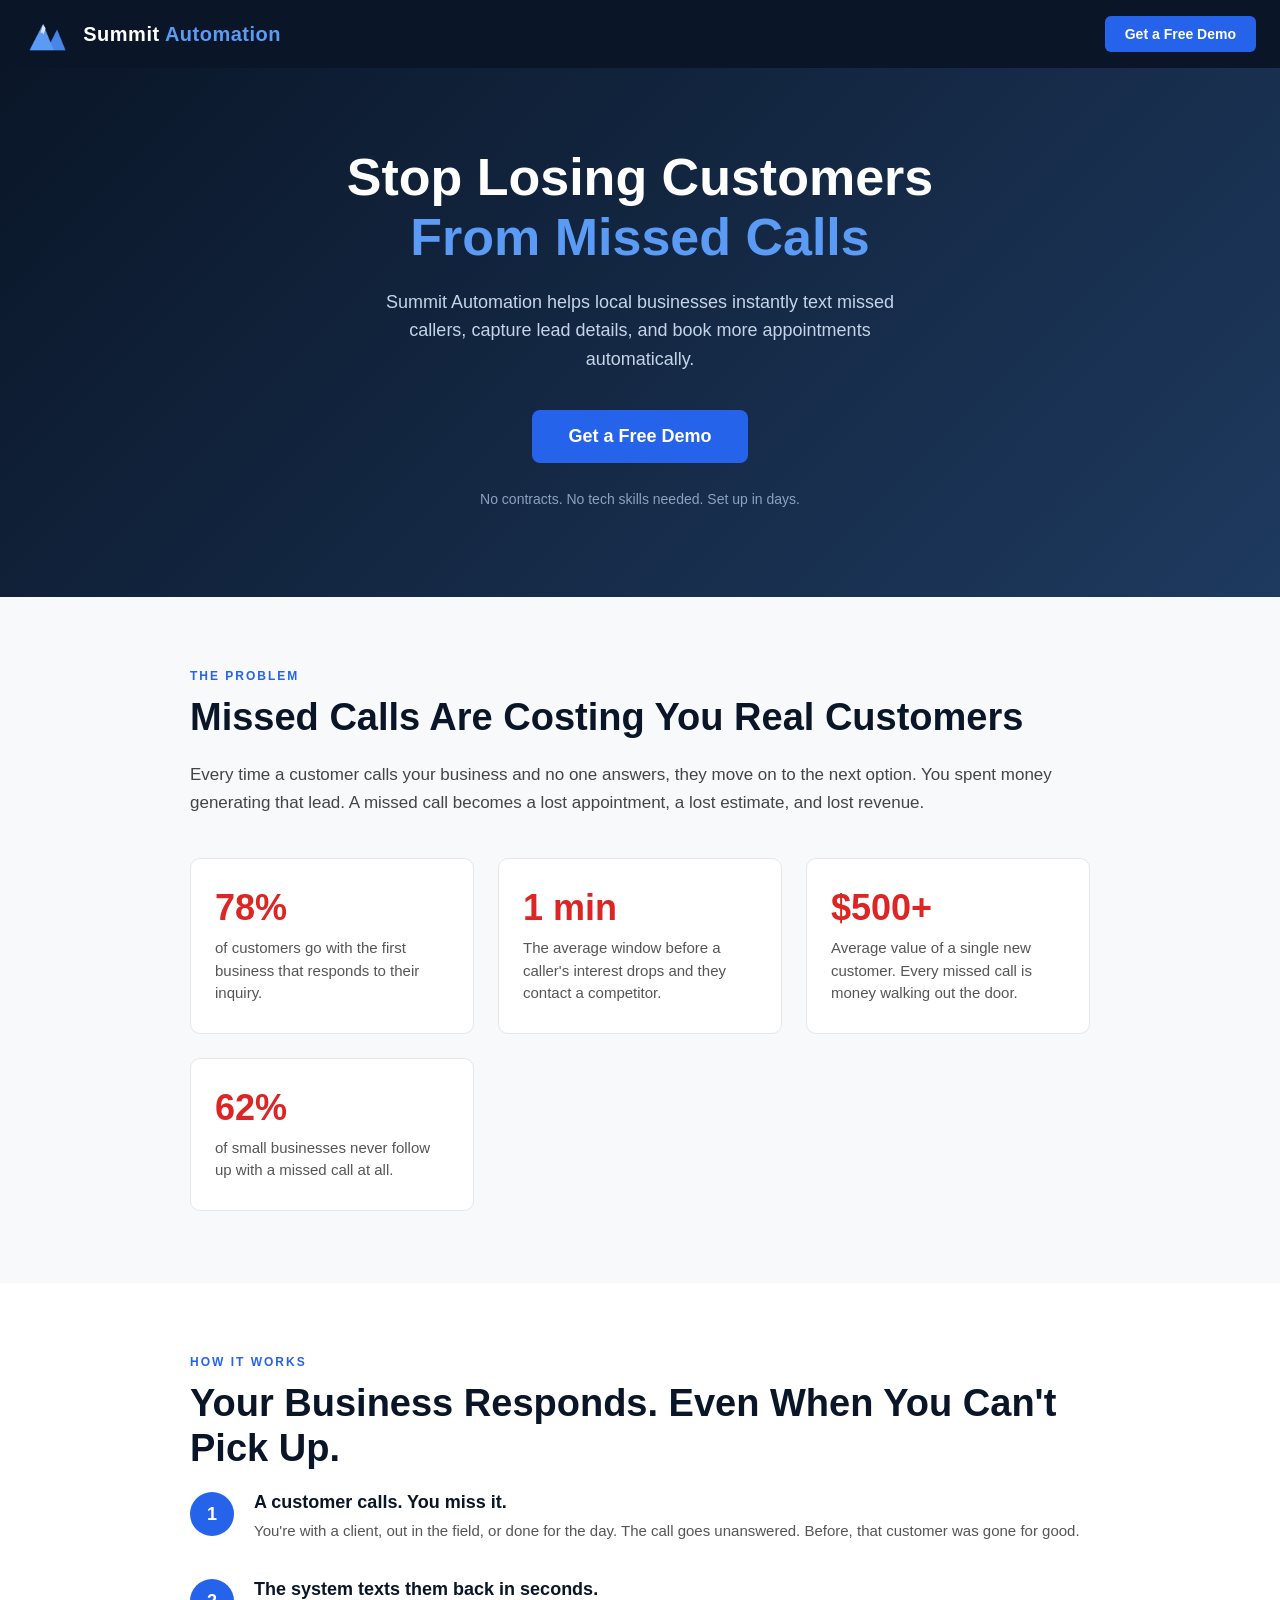
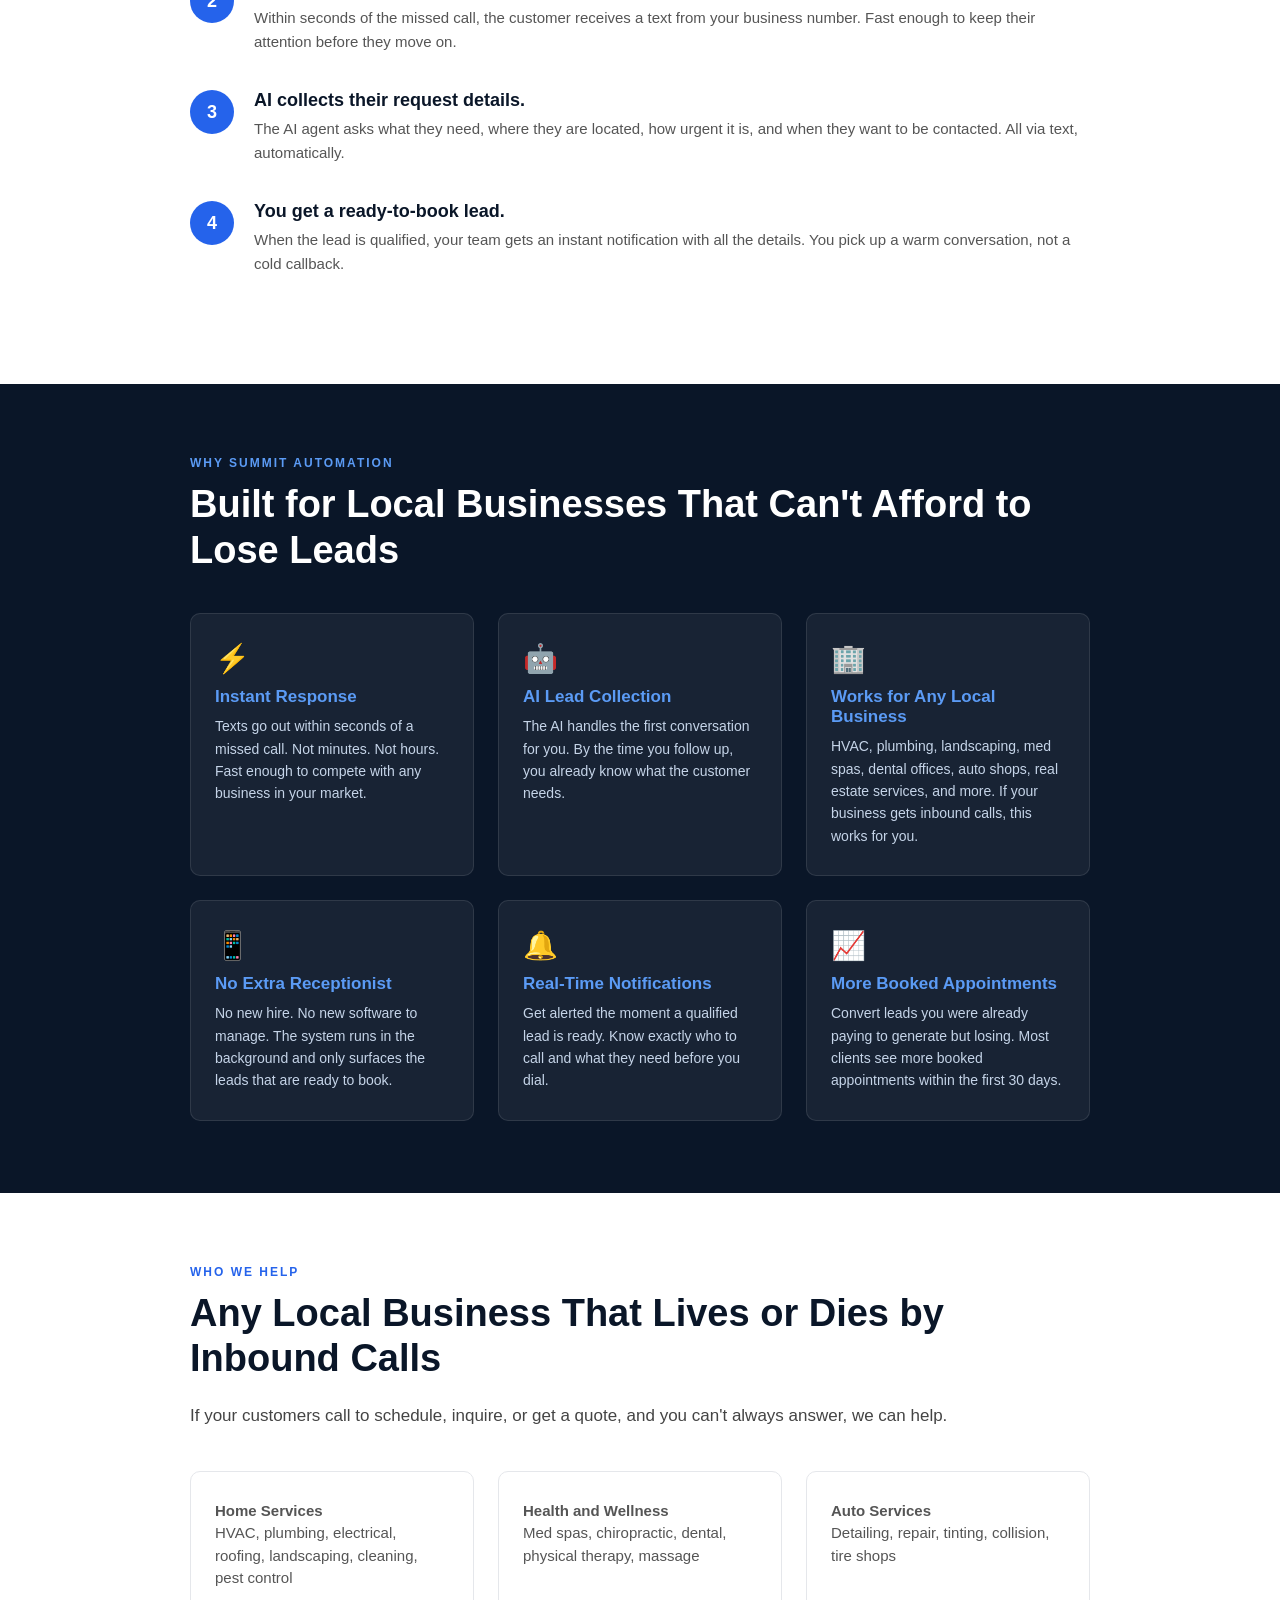
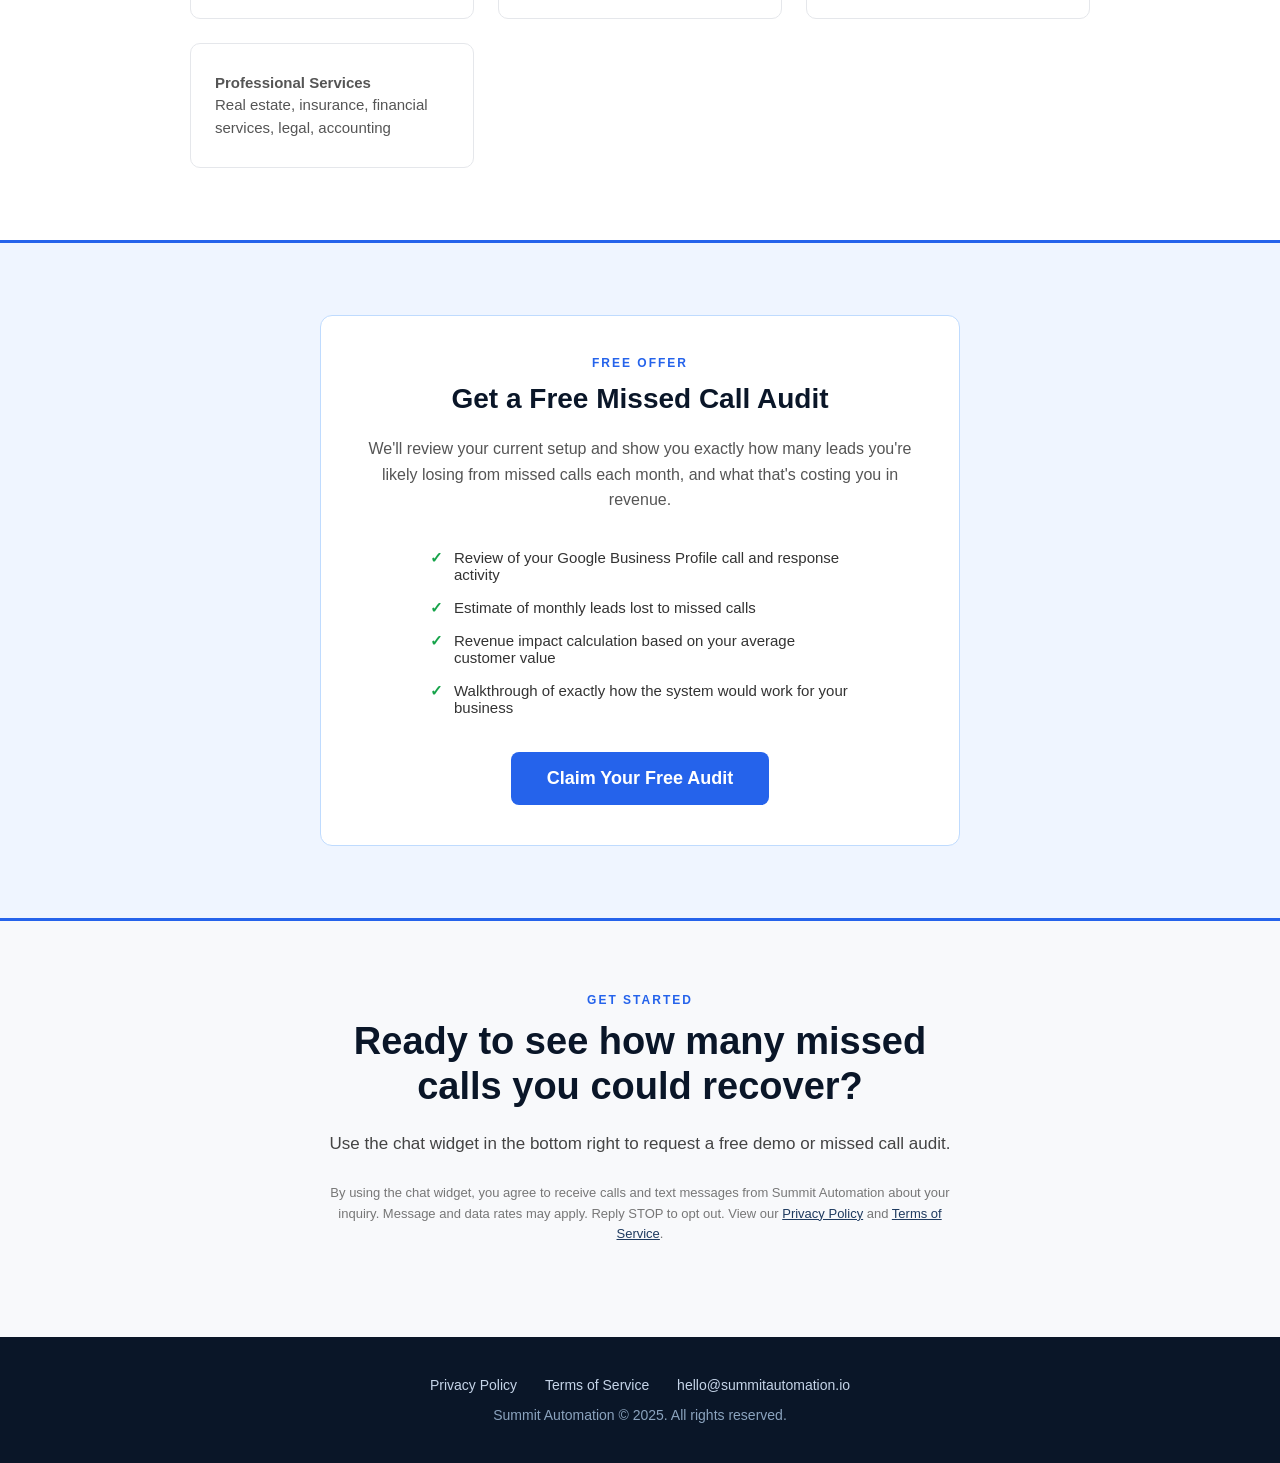
==== commit d8a9e1ee: "Expand Summit Automation from roofing-only to all local service businesses Updated all website, AI a" ====
--- a/docs/index.html
+++ b/docs/index.html
@@ -3,8 +3,8 @@
 <head>
   <meta charset="UTF-8" />
   <meta name="viewport" content="width=device-width, initial-scale=1.0" />
-  <title>Summit Automation - Stop Losing Roofing Jobs From Missed Calls</title>
-  <meta name="description" content="Summit Automation helps roofing companies stop losing jobs from missed calls with instant AI-powered text-back automation. No contracts, no tech skills, set up in days." />
+  <title>Summit Automation - Stop Losing Customers From Missed Calls</title>
+  <meta name="description" content="Summit Automation helps local businesses instantly text missed callers, capture lead details, and book more appointments automatically." />
   <link rel="stylesheet" href="styles.css" />
   <link rel="icon" href="assets/favicon.svg" type="image/svg+xml" />
   <link rel="icon" type="image/png" sizes="32x32" href="assets/favicon-32x32.png" />
@@ -12,8 +12,8 @@
   <link rel="apple-touch-icon" href="assets/apple-touch-icon.png" />
   <link rel="shortcut icon" href="assets/favicon.ico" />
   <meta name="theme-color" content="#0a1628" />
-  <meta property="og:title" content="Summit Automation — Stop Losing Roofing Jobs From Missed Calls" />
-  <meta property="og:description" content="Instant AI-powered text-back automation that turns missed roofing calls into booked inspections." />
+  <meta property="og:title" content="Summit Automation - Stop Losing Customers From Missed Calls" />
+  <meta property="og:description" content="Instant AI-powered text-back automation that turns missed calls into booked appointments for local businesses." />
   <meta property="og:type" content="website" />
   <meta property="og:image" content="assets/apple-touch-icon.png" />
 </head>
@@ -30,8 +30,8 @@
 
 <!-- Hero -->
 <section class="hero">
-  <h1>Stop Losing Roofing Jobs<br><span>From Missed Calls</span></h1>
-  <p class="sub">When a homeowner calls your roofing company and you don't answer, they call your competitor. We fix that with instant AI-powered text-back automation.</p>
+  <h1>Stop Losing Customers<br><span>From Missed Calls</span></h1>
+  <p class="sub">Summit Automation helps local businesses instantly text missed callers, capture lead details, and book more appointments automatically.</p>
   <a href="#demo" class="btn-primary">Get a Free Demo</a>
   <p class="trust">No contracts. No tech skills needed. Set up in days.</p>
 </section>
@@ -40,24 +40,24 @@
 <section class="problem">
   <div class="container">
     <div class="section-label">The Problem</div>
-    <h2>Missed Calls Are Costing You Real Jobs</h2>
-    <p class="lead">Roofing leads are expensive. You spend money on Google Ads, truck wraps, and yard signs to get the phone ringing. But if you're on a job site, driving, or just slammed, that call goes to voicemail. And that homeowner moves on.</p>
+    <h2>Missed Calls Are Costing You Real Customers</h2>
+    <p class="lead">Every time a customer calls your business and no one answers, they move on to the next option. You spent money generating that lead. A missed call becomes a lost appointment, a lost estimate, and lost revenue.</p>
     <div class="problem-grid">
       <div class="problem-card">
         <div class="stat">78%</div>
-        <p>of customers buy from the first company that responds to their inquiry.</p>
+        <p>of customers go with the first business that responds to their inquiry.</p>
       </div>
       <div class="problem-card">
         <div class="stat">1 min</div>
-        <p>The average time before a lead's interest drops significantly after calling a business.</p>
-      </div>
-      <div class="problem-card">
-        <div class="stat">$5K+</div>
-        <p>Average value of a roofing job. Every missed call is a job walking out the door.</p>
+        <p>The average window before a caller's interest drops and they contact a competitor.</p>
+      </div>
+      <div class="problem-card">
+        <div class="stat">$500+</div>
+        <p>Average value of a single new customer. Every missed call is money walking out the door.</p>
       </div>
       <div class="problem-card">
         <div class="stat">62%</div>
-        <p>of small businesses never call back a missed lead at all.</p>
+        <p>of small businesses never follow up with a missed call at all.</p>
       </div>
     </div>
   </div>
@@ -67,41 +67,34 @@
 <section>
   <div class="container">
     <div class="section-label">How It Works</div>
-    <h2>Your Phone Works for You. Even When You Can't Answer.</h2>
+    <h2>Your Business Responds. Even When You Can't Pick Up.</h2>
     <div class="steps">
       <div class="step">
         <div class="step-num">1</div>
         <div class="step-content">
-          <h3>Homeowner calls. You miss it.</h3>
-          <p>You're on a roof, in a meeting, or done for the day. The call goes unanswered. Before, that meant a lost lead.</p>
+          <h3>A customer calls. You miss it.</h3>
+          <p>You're with a client, out in the field, or done for the day. The call goes unanswered. Before, that customer was gone for good.</p>
         </div>
       </div>
       <div class="step">
         <div class="step-num">2</div>
         <div class="step-content">
-          <h3>Our system texts them back in seconds.</h3>
-          <p>Within seconds of the missed call, the homeowner receives a personalized text from your business number. Fast enough to keep their attention.</p>
+          <h3>The system texts them back in seconds.</h3>
+          <p>Within seconds of the missed call, the customer receives a text from your business number. Fast enough to keep their attention before they move on.</p>
         </div>
       </div>
       <div class="step">
         <div class="step-num">3</div>
         <div class="step-content">
-          <h3>AI collects their job details.</h3>
-          <p>Our AI agent asks about their roofing issue, address, whether it's a repair or replacement, urgency, and insurance claim status. All via text, automatically.</p>
+          <h3>AI collects their request details.</h3>
+          <p>The AI agent asks what they need, where they are located, how urgent it is, and when they want to be contacted. All via text, automatically.</p>
         </div>
       </div>
       <div class="step">
         <div class="step-num">4</div>
         <div class="step-content">
-          <h3>You get a hot lead notification.</h3>
-          <p>When the lead is qualified, you get an instant notification with all the details. Your team picks up a warm conversation, not a cold call.</p>
-        </div>
-      </div>
-      <div class="step">
-        <div class="step-num">5</div>
-        <div class="step-content">
-          <h3>Inspection gets booked.</h3>
-          <p>The system offers to schedule an inspection right in the conversation. More bookings, less back-and-forth.</p>
+          <h3>You get a ready-to-book lead.</h3>
+          <p>When the lead is qualified, your team gets an instant notification with all the details. You pick up a warm conversation, not a cold callback.</p>
         </div>
       </div>
     </div>
@@ -112,37 +105,60 @@
 <section class="benefits">
   <div class="container">
     <div class="section-label">Why Summit Automation</div>
-    <h2>Built Specifically for Roofing Companies</h2>
+    <h2>Built for Local Businesses That Can't Afford to Lose Leads</h2>
     <div class="benefits-grid">
       <div class="benefit">
         <div class="icon">⚡</div>
         <h3>Instant Response</h3>
-        <p>Texts go out in seconds. Not minutes, not hours. Fast enough to compete with any company in your market.</p>
+        <p>Texts go out within seconds of a missed call. Not minutes. Not hours. Fast enough to compete with any business in your market.</p>
       </div>
       <div class="benefit">
         <div class="icon">🤖</div>
-        <h3>AI Lead Qualification</h3>
-        <p>The AI handles the first conversation for you. By the time you talk to the homeowner, they're already pre-qualified.</p>
-      </div>
-      <div class="benefit">
-        <div class="icon">📋</div>
-        <h3>Roofing-Specific Questions</h3>
-        <p>Our agent asks the right questions for roofers: type of damage, repair or replacement, insurance claim, urgency, and more.</p>
+        <h3>AI Lead Collection</h3>
+        <p>The AI handles the first conversation for you. By the time you follow up, you already know what the customer needs.</p>
+      </div>
+      <div class="benefit">
+        <div class="icon">🏢</div>
+        <h3>Works for Any Local Business</h3>
+        <p>HVAC, plumbing, landscaping, med spas, dental offices, auto shops, real estate services, and more. If your business gets inbound calls, this works for you.</p>
       </div>
       <div class="benefit">
         <div class="icon">📱</div>
-        <h3>Works on Any Phone</h3>
-        <p>No app to download. No new software to learn. Works with your existing business phone number and contacts.</p>
+        <h3>No Extra Receptionist</h3>
+        <p>No new hire. No new software to manage. The system runs in the background and only surfaces the leads that are ready to book.</p>
       </div>
       <div class="benefit">
         <div class="icon">🔔</div>
         <h3>Real-Time Notifications</h3>
-        <p>Get alerted the moment a qualified lead is ready. Know who to call back and exactly what they need.</p>
+        <p>Get alerted the moment a qualified lead is ready. Know exactly who to call and what they need before you dial.</p>
       </div>
       <div class="benefit">
         <div class="icon">📈</div>
-        <h3>More Booked Jobs</h3>
-        <p>Convert leads you were already paying for but losing. Most clients see a noticeable increase in booked inspections within the first 30 days.</p>
+        <h3>More Booked Appointments</h3>
+        <p>Convert leads you were already paying to generate but losing. Most clients see more booked appointments within the first 30 days.</p>
+      </div>
+    </div>
+  </div>
+</section>
+
+<!-- Who we help -->
+<section>
+  <div class="container">
+    <div class="section-label">Who We Help</div>
+    <h2>Any Local Business That Lives or Dies by Inbound Calls</h2>
+    <p class="lead">If your customers call to schedule, inquire, or get a quote, and you can't always answer, we can help.</p>
+    <div class="problem-grid">
+      <div class="problem-card">
+        <p><strong>Home Services</strong><br/>HVAC, plumbing, electrical, roofing, landscaping, cleaning, pest control</p>
+      </div>
+      <div class="problem-card">
+        <p><strong>Health and Wellness</strong><br/>Med spas, chiropractic, dental, physical therapy, massage</p>
+      </div>
+      <div class="problem-card">
+        <p><strong>Auto Services</strong><br/>Detailing, repair, tinting, collision, tire shops</p>
+      </div>
+      <div class="problem-card">
+        <p><strong>Professional Services</strong><br/>Real estate, insurance, financial services, legal, accounting</p>
       </div>
     </div>
   </div>
@@ -154,12 +170,12 @@
     <div class="audit-box">
       <div class="section-label" style="text-align:center;">Free Offer</div>
       <h2>Get a Free Missed Call Audit</h2>
-      <p>We'll review your current setup and show you exactly how many leads you're likely losing from missed calls each month, and what it's costing you in revenue.</p>
+      <p>We'll review your current setup and show you exactly how many leads you're likely losing from missed calls each month, and what that's costing you in revenue.</p>
       <ul class="audit-list">
-        <li>Review of your Google Business Profile response rate</li>
+        <li>Review of your Google Business Profile call and response activity</li>
         <li>Estimate of monthly leads lost to missed calls</li>
-        <li>Revenue impact calculation based on your average job value</li>
-        <li>Walkthrough of exactly how our system would work for your business</li>
+        <li>Revenue impact calculation based on your average customer value</li>
+        <li>Walkthrough of exactly how the system would work for your business</li>
       </ul>
       <a href="#demo" class="btn-primary">Claim Your Free Audit</a>
     </div>
@@ -170,7 +186,7 @@
 <section class="demo" id="demo">
   <div class="container" style="text-align: center; max-width: 640px;">
     <div class="section-label">Get Started</div>
-    <h2>Ready to see how many missed roofing calls you could recover?</h2>
+    <h2>Ready to see how many missed calls you could recover?</h2>
     <p class="lead" style="margin-top: 16px;">Use the chat widget in the bottom right to request a free demo or missed call audit.</p>
     <p class="consent" style="margin-top: 24px; font-size: 13px; color: #777; line-height: 1.6;">
       By using the chat widget, you agree to receive calls and text messages from Summit Automation about your inquiry. Message and data rates may apply. Reply STOP to opt out. View our <a href="privacy-policy.html">Privacy Policy</a> and <a href="terms-of-service.html">Terms of Service</a>.
@@ -180,10 +196,6 @@
 
 <!-- Footer -->
 <footer>
-  <a class="footer-brand" href="index.html">
-    <img src="assets/logo.png" width="40" height="34" alt="" />
-    <span>Summit <span>Automation</span></span>
-  </a>
   <div class="links">
     <a href="privacy-policy.html">Privacy Policy</a>
     <a href="terms-of-service.html">Terms of Service</a>
